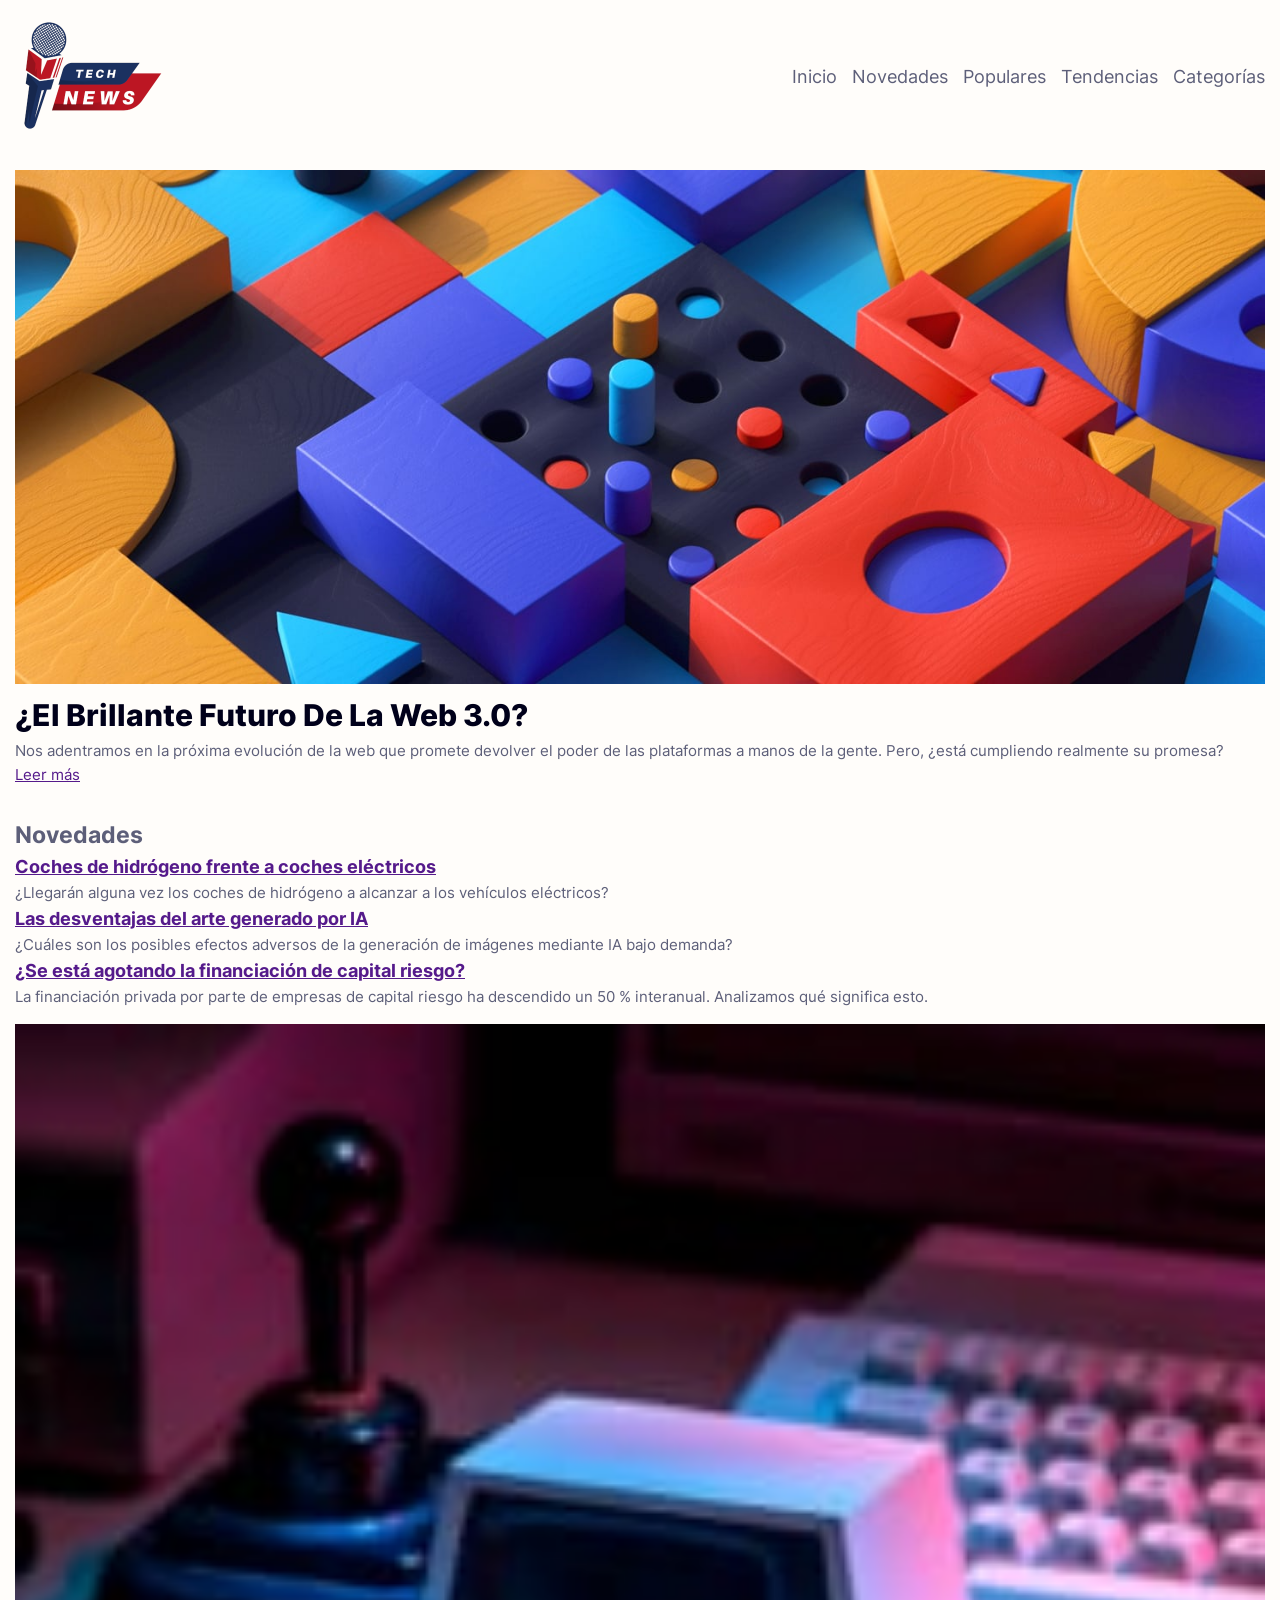
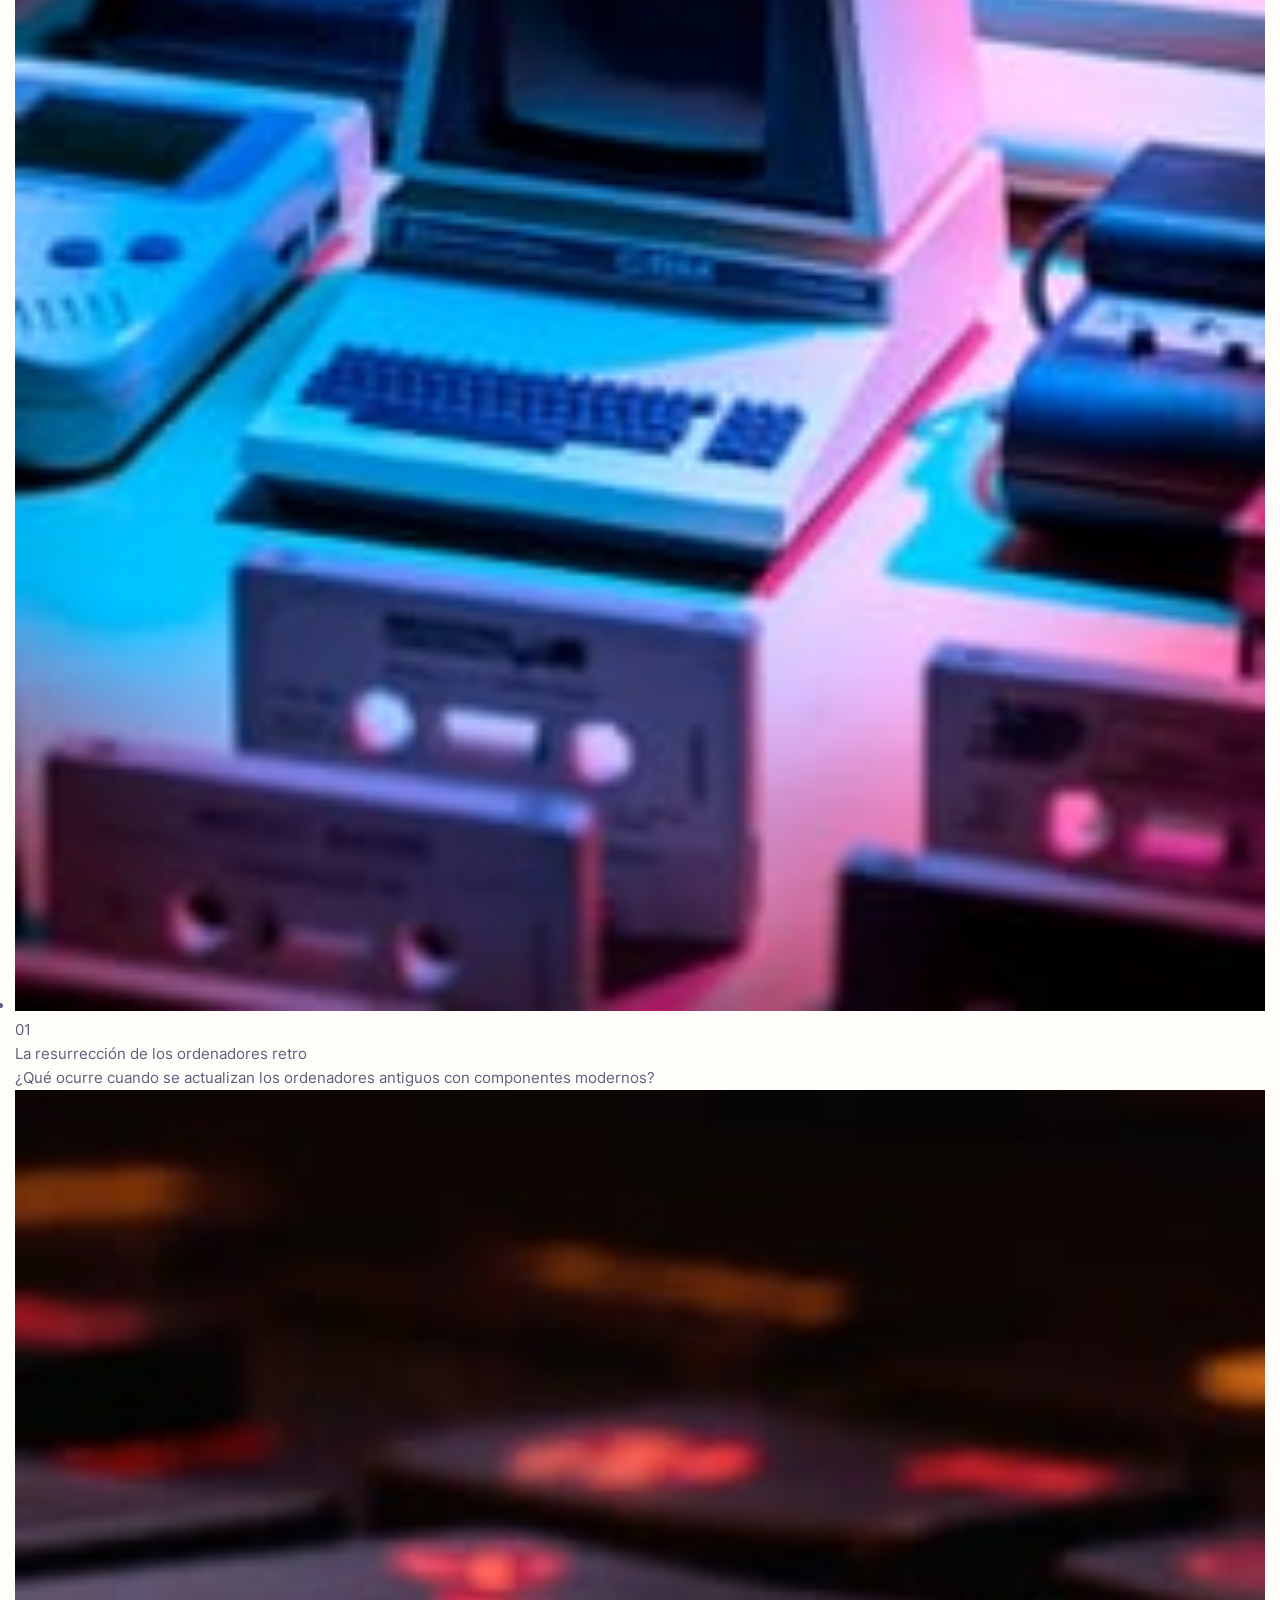
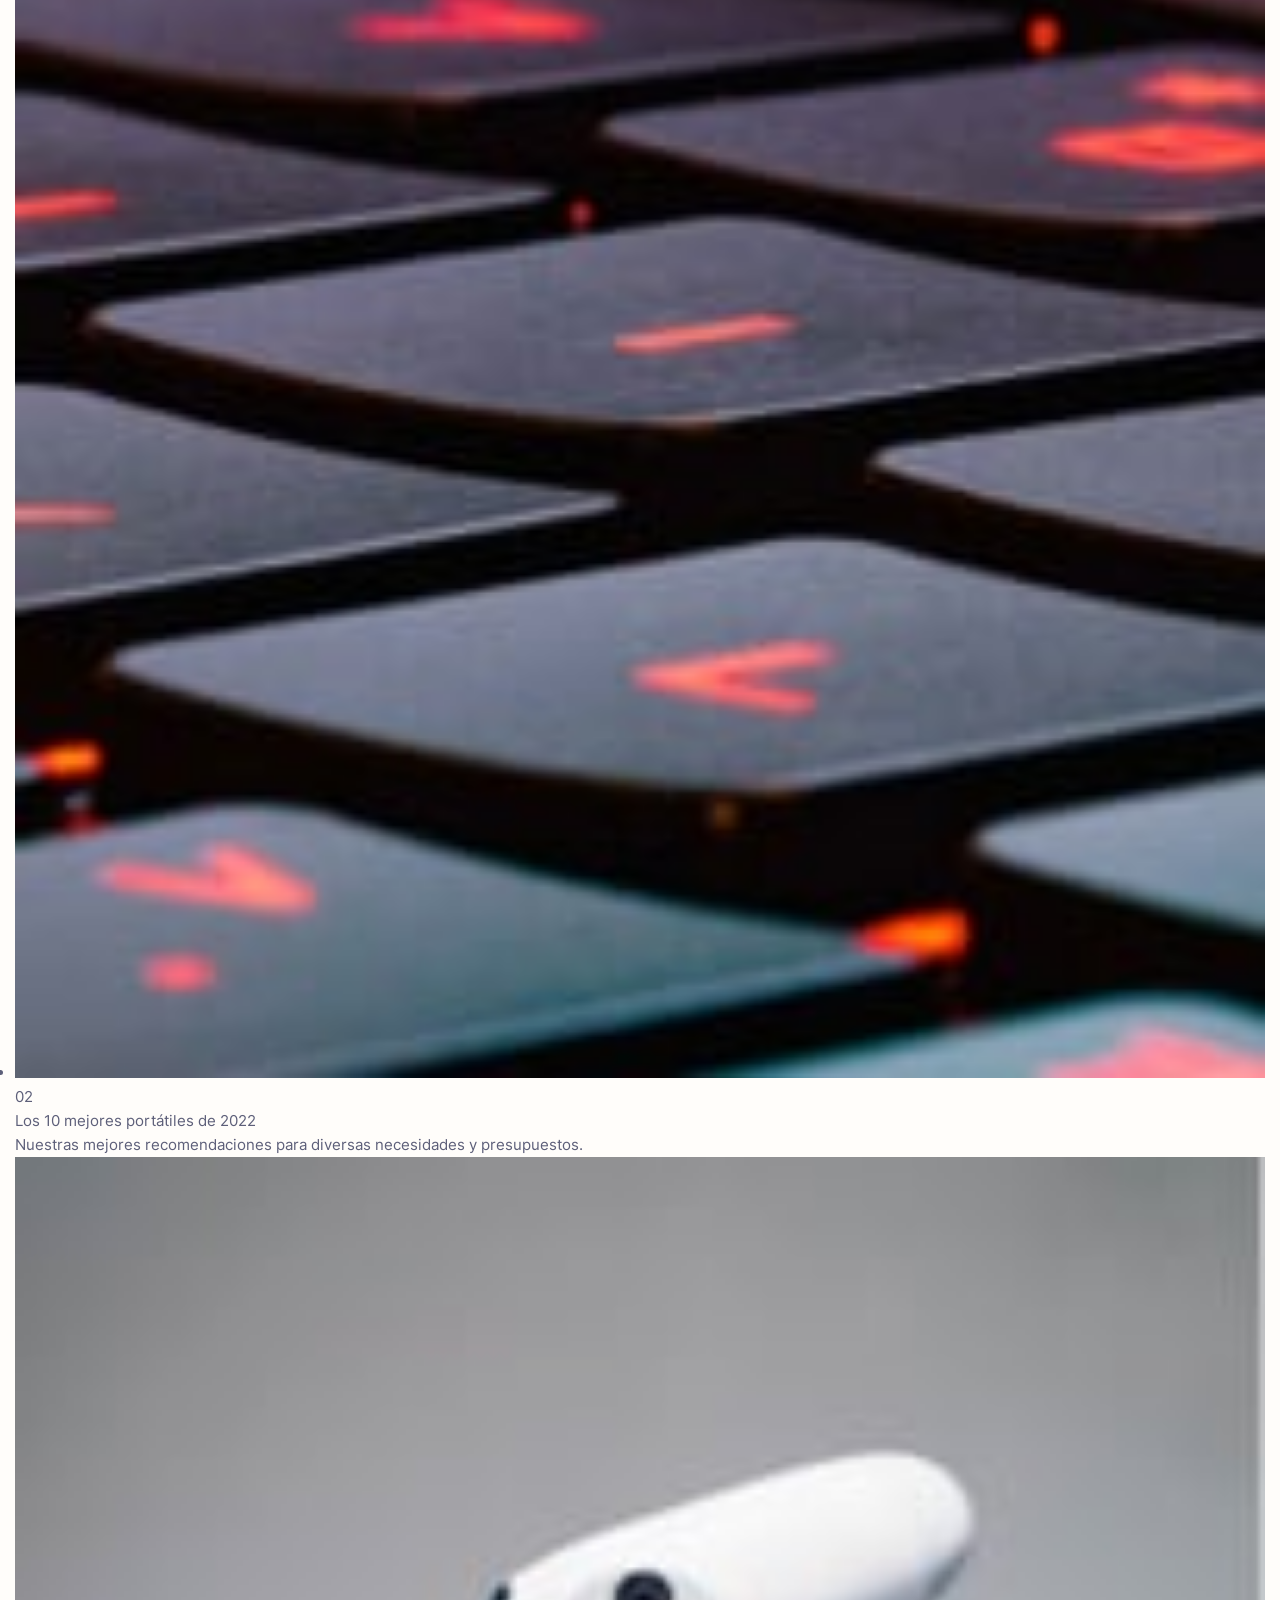
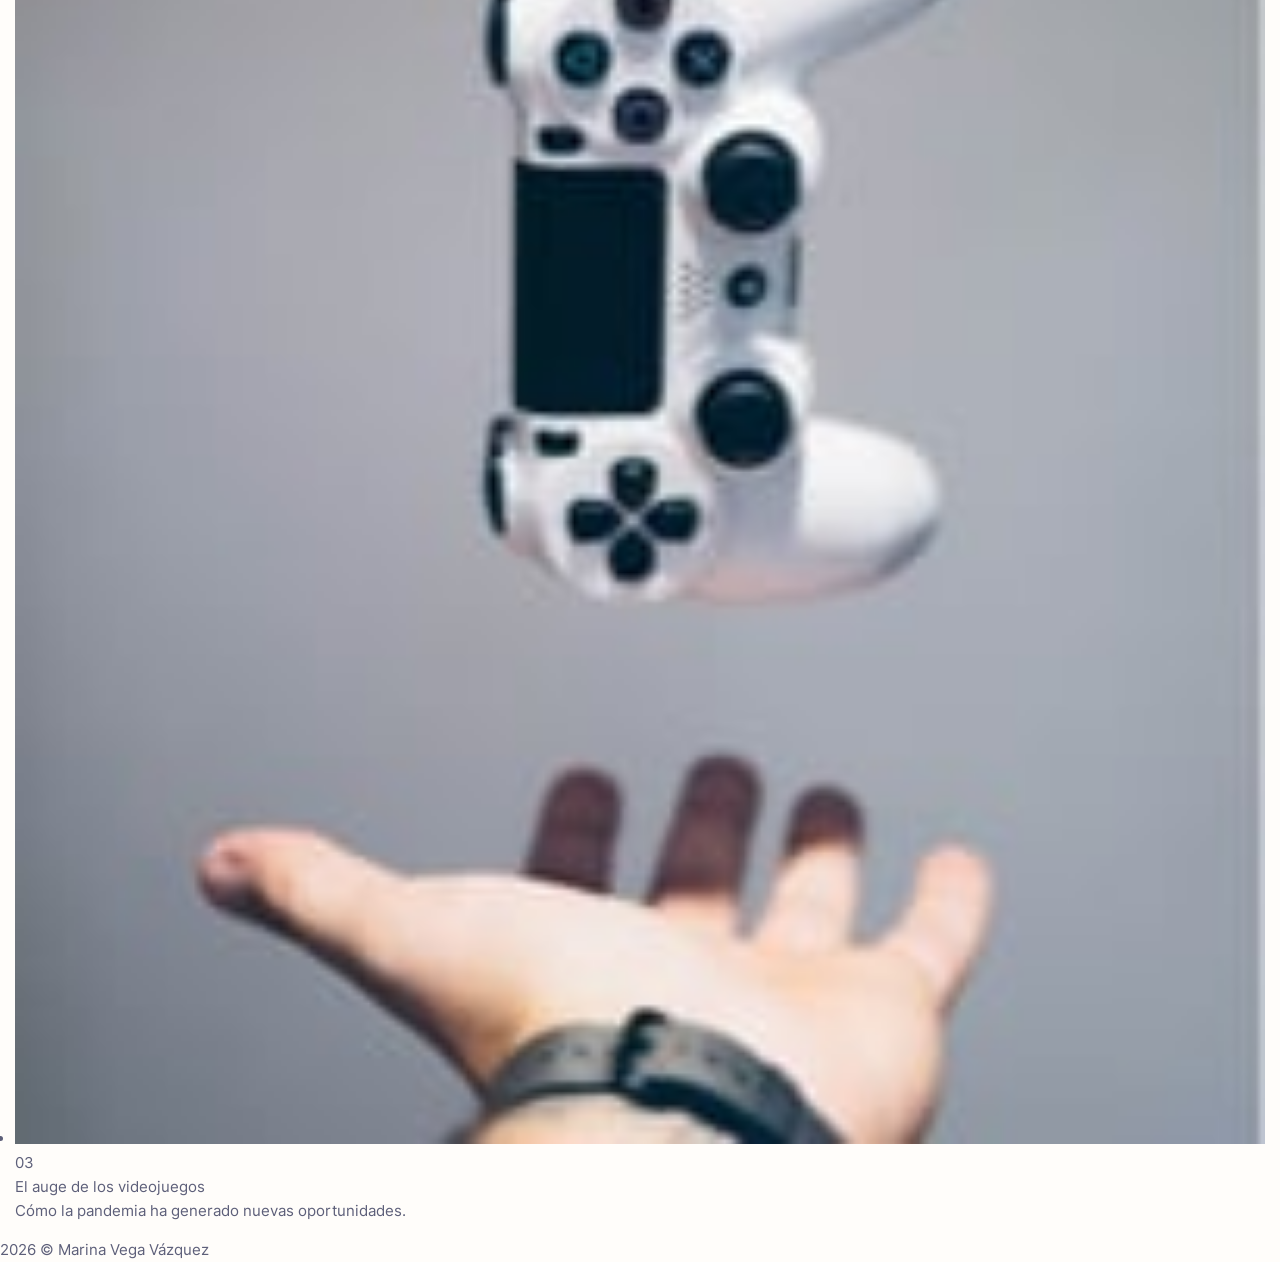
==== UD4-Hojas de estilos/UD4-tech-news/index.html @ 5cf00e30 "Merge branch 'mvegav:main' into main" ====
<!DOCTYPE html>
<html lang="es">
<head>
  <meta charset="UTF-8">
  <meta name="viewport" content="width=device-width, initial-scale=1.0"> <!-- muestra el sitio correctamente según el dispositivo del usuario -->
  <link rel="icon" type="image/png" sizes="32x32" href="./assets/images/favicon.png">
  <link rel="stylesheet" href="./src/css/style.css">
  <title>Página de inicio de noticias</title>
</head>
<body>
  <header>
    <a href="#" class="logo" aria-label="Enlace a la página principal de Tech News"><img src="./assets/images/logo.png" alt="Tech news"></a>
    <h1>Tech News</h1>
    <nav class="menu">
      <ul>
        <li id="activa"><a href="">Inicio</a></li>
        <li><a href="">Novedades</a></li>
        <li><a href="">Populares</a></li>
        <li><a href="">Tendencias</a></li>
        <li><a href="">Categorías</a></li>
      </ul>
    </nav>
  </header>
  <main>
    <article id="portada">
      <figure><img src="./assets/images/image-web-3-desktop.jpg" alt=""></figure>
      <h2>¿El brillante futuro de la Web 3.0?</h2>
      <p>Nos adentramos en la próxima evolución de la web que promete devolver el poder de las plataformas a manos de la gente.
      Pero, ¿está cumpliendo realmente su promesa?</p>
      <a href="" class="btn">Leer más <span class="sr-only"> acerca del brillante futuro de la web 3.0</span></a>
    </article>
    <article id="novedades">
      <h2>Novedades</h2>
      <article>
        <h3><a href="">Coches de hidrógeno frente a coches eléctricos</a></h3>
        <p>¿Llegarán alguna vez los coches de hidrógeno a alcanzar a los vehículos eléctricos?</p>
      </article>
      <article>
        <h3><a href="">Las desventajas del arte generado por IA</a></h3>
        <p>¿Cuáles son los posibles efectos adversos de la generación de imágenes mediante IA bajo demanda?</p>
      </article>
      <article>
        <h3><a href="">¿Se está agotando la financiación de capital riesgo?</a></h3>
        <p>La financiación privada por parte de empresas de capital riesgo ha descendido un 50 % interanual. Analizamos qué
        significa esto.</p>
      </article>
    </article>
    <article>
      <ul class="cards">
        <li class="card">
          <figure><img src="./assets/images/image-retro-pcs.jpg" alt=""></figure>
          <p class="numero">01</p>
          <p class="titulo">La resurrección de los ordenadores retro</p>
          <p>¿Qué ocurre cuando se actualizan los ordenadores antiguos con componentes modernos?</p>
        </li>
        <li class="card">
          <figure><img src="./assets/images/image-top-laptops.jpg" alt=""></figure>
          <p class="numero">02</p>
          <p class="titulo">Los 10 mejores portátiles de 2022</p>
          <p>Nuestras mejores recomendaciones para diversas necesidades y presupuestos.</p>
        </li>
        <li class="card">
          <figure><img src="./assets/images/image-gaming-growth.jpg" alt=""></figure>
          <p class="numero">03</p>
          <p class="titulo">El auge de los videojuegos</p>
          <p>Cómo la pandemia ha generado nuevas oportunidades.</p>
        </li>
      </ul>
    </article>
  </main>
  <footer>
     <p>2026 &copy; Marina Vega Vázquez</p>
  </footer>
</body>
</html>
---- UD4-Hojas de estilos/UD4-tech-news/src/css/style.css ----
/**
 *
 * Estilos generales de tech news
 * Fichero: style.css
 * Autor: Marina Vega Vázquez
 * Fecha: 22/10/2026
 *
 */
@charset "UTF-8";
@import "./fonts.css";

*, *::after, *::before {
  margin: 0;
  padding: 0;
  box-sizing: border-box;
}

:root {
  --bg-color: #fffdfa;
  --color-texto: hsl(236, 13%, 42%);
  --color-texto-secundario: hsl(233, 8%, 79%);
  --color-secundario: hsl(240, 100%, 5%);
  --color-titulo-2: hsl(35, 77%, 62%);
  --color-terciario: #bc1623;
  --font-family: 'inter', sans-serif;
  font: 15px/1.6 var(--font-family);
  color: var(--color-texto);
}

body{
  max-width: 100vw;
  min-height: 100vh;
  background-color: var(--bg-color);
  display: flex;
  flex-direction: column;
}

img{
  width: 100%;
  object-fit: cover;
}

.sr-only{
  position: absolute;
  left: -100vw;
}

nav ul {
  list-style: none;
}
/*=============================================
=            Estilos del header            =
=============================================*/
header{
  padding: 1rem;
  display: flex;
  flex-direction: row;
  justify-content: space-between;
  flex-wrap: wrap;
  align-items: center;
}

h1{
  position: absolute;
  top: -100vh;
}

.logo{
  width: 150px;
}

.menu ul{
  display: flex;
  flex-wrap: wrap;
  gap: 1rem;
}

.menu a{
  text-decoration: none;
  color: var(--color-texto);
  font-size: 1.2rem;
}

/*=====  End of Estilos del header  ======*/


/*=============================================
=            Estilos para el main            =
=============================================*/
main{
  padding: 1rem;
  flex: 1;
  display: flex;
  flex-direction: column;
  gap: 1rem;
}


/*----------  Estilos de la portada  ----------*/
#portada{
  padding-bottom: 1rem;
}

#portada h2{
  font-size: 2rem;
  font-weight: 800;
  text-transform: capitalize;
  color: var(--color-secundario);
}



/*=====  End of Estilos para el main  ======*/
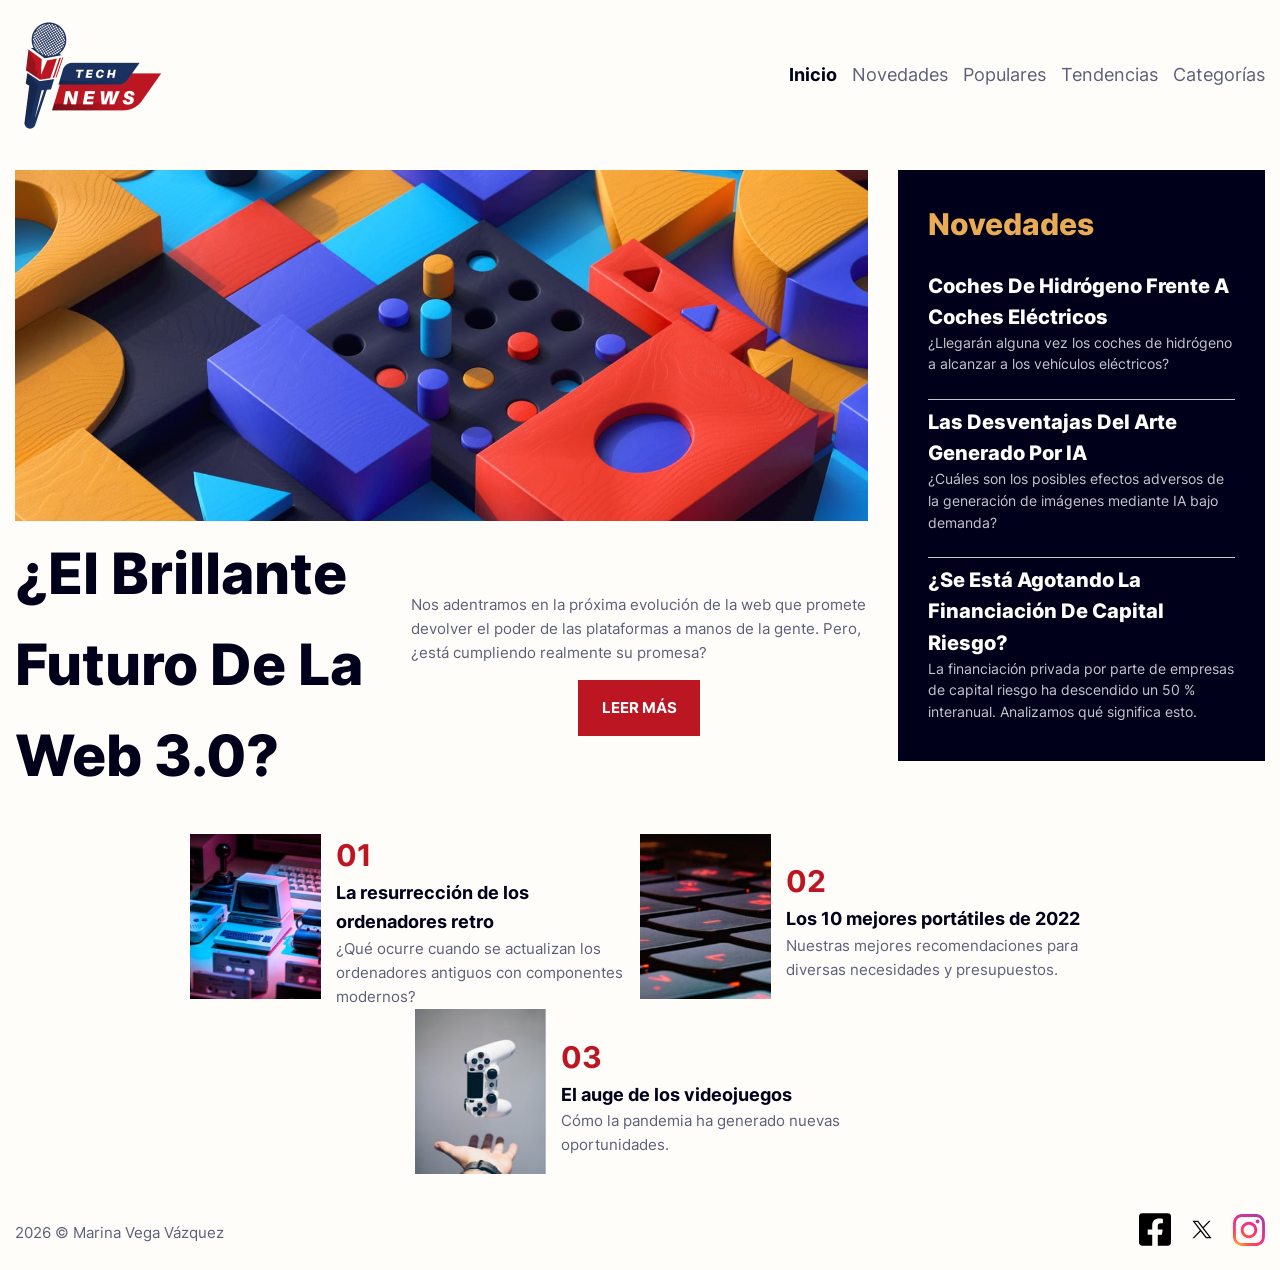
==== commit 951e68dc: "Merge branch 'mvegav:main' into main" ====
--- a/UD4-Hojas de estilos/UD4-tech-news/index.html
+++ b/UD4-Hojas de estilos/UD4-tech-news/index.html
@@ -1,15 +1,19 @@
 <!DOCTYPE html>
 <html lang="es">
+
 <head>
   <meta charset="UTF-8">
-  <meta name="viewport" content="width=device-width, initial-scale=1.0"> <!-- muestra el sitio correctamente según el dispositivo del usuario -->
+  <meta name="viewport" content="width=device-width, initial-scale=1.0">
+  <!-- muestra el sitio correctamente según el dispositivo del usuario -->
   <link rel="icon" type="image/png" sizes="32x32" href="./assets/images/favicon.png">
   <link rel="stylesheet" href="./src/css/style.css">
   <title>Página de inicio de noticias</title>
 </head>
+
 <body>
   <header>
-    <a href="#" class="logo" aria-label="Enlace a la página principal de Tech News"><img src="./assets/images/logo.png" alt="Tech news"></a>
+    <a href="#" class="logo" aria-label="Enlace a la página principal de Tech News"><img src="./assets/images/logo.png"
+        alt="Tech news"></a>
     <h1>Tech News</h1>
     <nav class="menu">
       <ul>
@@ -22,54 +26,76 @@
     </nav>
   </header>
   <main>
-    <article id="portada">
-      <figure><img src="./assets/images/image-web-3-desktop.jpg" alt=""></figure>
-      <h2>¿El brillante futuro de la Web 3.0?</h2>
-      <p>Nos adentramos en la próxima evolución de la web que promete devolver el poder de las plataformas a manos de la gente.
-      Pero, ¿está cumpliendo realmente su promesa?</p>
-      <a href="" class="btn">Leer más <span class="sr-only"> acerca del brillante futuro de la web 3.0</span></a>
-    </article>
-    <article id="novedades">
-      <h2>Novedades</h2>
-      <article>
-        <h3><a href="">Coches de hidrógeno frente a coches eléctricos</a></h3>
-        <p>¿Llegarán alguna vez los coches de hidrógeno a alcanzar a los vehículos eléctricos?</p>
+    <div class="main-cabecera">
+      <article id="portada">
+        <figure><img src="./assets/images/image-web-3-desktop.jpg" alt=""></figure>
+        <div>
+          <h2>¿El brillante futuro de la Web 3.0?</h2>
+          <div>
+            <p>Nos adentramos en la próxima evolución de la web que promete devolver el poder de las plataformas a manos
+              de la gente. Pero, ¿está cumpliendo realmente su promesa?</p>
+            <a href="" class="btn">Leer más <span class="sr-only"> acerca del brillante futuro de la web 3.0</span></a>
+          </div>
+        </div>
       </article>
-      <article>
-        <h3><a href="">Las desventajas del arte generado por IA</a></h3>
-        <p>¿Cuáles son los posibles efectos adversos de la generación de imágenes mediante IA bajo demanda?</p>
+      <article id="novedades">
+        <h2>Novedades</h2>
+        <article>
+          <h3><a href="">Coches de hidrógeno frente a coches eléctricos</a></h3>
+          <p>¿Llegarán alguna vez los coches de hidrógeno a alcanzar a los vehículos eléctricos?</p>
+        </article>
+        <article>
+          <h3><a href="">Las desventajas del arte generado por IA</a></h3>
+          <p>¿Cuáles son los posibles efectos adversos de la generación de imágenes mediante IA bajo demanda?</p>
+        </article>
+        <article>
+          <h3><a href="">¿Se está agotando la financiación de capital riesgo?</a></h3>
+          <p>La financiación privada por parte de empresas de capital riesgo ha descendido un 50 % interanual.
+            Analizamos
+            qué
+            significa esto.</p>
+        </article>
       </article>
-      <article>
-        <h3><a href="">¿Se está agotando la financiación de capital riesgo?</a></h3>
-        <p>La financiación privada por parte de empresas de capital riesgo ha descendido un 50 % interanual. Analizamos qué
-        significa esto.</p>
-      </article>
-    </article>
+    </div>
     <article>
       <ul class="cards">
         <li class="card">
           <figure><img src="./assets/images/image-retro-pcs.jpg" alt=""></figure>
-          <p class="numero">01</p>
-          <p class="titulo">La resurrección de los ordenadores retro</p>
-          <p>¿Qué ocurre cuando se actualizan los ordenadores antiguos con componentes modernos?</p>
+          <div class="card-content">
+            <p class="numero">01</p>
+            <p class="titulo">La resurrección de los ordenadores retro</p>
+            <p>¿Qué ocurre cuando se actualizan los ordenadores antiguos con componentes modernos?</p>
+          </div>
         </li>
         <li class="card">
           <figure><img src="./assets/images/image-top-laptops.jpg" alt=""></figure>
-          <p class="numero">02</p>
-          <p class="titulo">Los 10 mejores portátiles de 2022</p>
-          <p>Nuestras mejores recomendaciones para diversas necesidades y presupuestos.</p>
+          <div class="card-content">
+            <p class="numero">02</p>
+            <p class="titulo">Los 10 mejores portátiles de 2022</p>
+            <p>Nuestras mejores recomendaciones para diversas necesidades y presupuestos.</p>
+          </div>
         </li>
         <li class="card">
           <figure><img src="./assets/images/image-gaming-growth.jpg" alt=""></figure>
-          <p class="numero">03</p>
-          <p class="titulo">El auge de los videojuegos</p>
-          <p>Cómo la pandemia ha generado nuevas oportunidades.</p>
+          <div class="card-content">
+            <p class="numero">03</p>
+            <p class="titulo">El auge de los videojuegos</p>
+            <p>Cómo la pandemia ha generado nuevas oportunidades.</p>
+          </div>
         </li>
       </ul>
     </article>
   </main>
   <footer>
-     <p>2026 &copy; Marina Vega Vázquez</p>
+    <p>2026 &copy; Marina Vega Vázquez</p>
+    <ul class="redes">
+      <li><a href="" class="icono"><img src="./assets/images/facebook.svg"
+            alt="Enlace a nuestra página de facebook"></a></li>
+      <li><a href="" class="icono"><img src="./assets/images/twitter-x.svg" alt="Enlace a nuestra página de X"></a></li>
+      <li><a href="" class="icono"><img src="./assets/images/Instagram.svg"
+            alt="Enlace a nuestra página de Instagram"></a></li>
+    </ul>
   </footer>
 </body>
-</html>
+
+</html>
--- a/UD4-Hojas de estilos/UD4-tech-news/src/css/style.css
+++ b/UD4-Hojas de estilos/UD4-tech-news/src/css/style.css
@@ -27,7 +27,7 @@
   color: var(--color-texto);
 }
 
-body{
+body {
   max-width: 100vw;
   min-height: 100vh;
   background-color: var(--bg-color);
@@ -35,12 +35,12 @@
   flex-direction: column;
 }
 
-img{
+img {
   width: 100%;
   object-fit: cover;
 }
 
-.sr-only{
+.sr-only {
   position: absolute;
   left: -100vw;
 }
@@ -48,10 +48,32 @@
 nav ul {
   list-style: none;
 }
+
+.btn {
+  padding: 1rem 1.5rem;
+  text-decoration: none;
+  color: white;
+  background-color: var(--color-terciario);
+  display: inline-block;
+  font-weight: 700;
+  text-transform: uppercase;
+  border: 1px solid var(--color-terciario);
+}
+
+.btn:hover {
+  background-color: transparent;
+  color: var(--color-secundario);
+}
+
+.icono {
+  max-width: 32px;
+  display: inline-block;
+}
+
 /*=============================================
 =            Estilos del header            =
 =============================================*/
-header{
+header {
   padding: 1rem;
   display: flex;
   flex-direction: row;
@@ -60,25 +82,45 @@
   align-items: center;
 }
 
-h1{
+h1 {
   position: absolute;
   top: -100vh;
 }
 
-.logo{
+.logo {
   width: 150px;
 }
 
-.menu ul{
+.menu ul {
   display: flex;
   flex-wrap: wrap;
   gap: 1rem;
 }
 
-.menu a{
+.menu a {
   text-decoration: none;
   color: var(--color-texto);
   font-size: 1.2rem;
+  display: flex;
+  flex-direction: column;
+}
+
+.menu #activa a {
+  font-weight: 700;
+  color: var(--color-secundario);
+}
+
+.menu a::after {
+  content: "";
+  width: 0;
+  height: 4px;
+}
+
+.menu a:hover::after {
+  content: "";
+  width: 100%;
+  border-radius: 20px;
+  background-color: var(--color-terciario);
 }
 
 /*=====  End of Estilos del header  ======*/
@@ -87,7 +129,7 @@
 /*=============================================
 =            Estilos para el main            =
 =============================================*/
-main{
+main {
   padding: 1rem;
   flex: 1;
   display: flex;
@@ -97,11 +139,11 @@
 
 
 /*----------  Estilos de la portada  ----------*/
-#portada{
+#portada {
   padding-bottom: 1rem;
 }
 
-#portada h2{
+#portada h2 {
   font-size: 2rem;
   font-weight: 800;
   text-transform: capitalize;
@@ -110,5 +152,177 @@
 
 
 
+
+/*----------  Estilos de novedades  ----------*/
+
+#novedades {
+  padding: 2rem;
+  background-color: var(--color-secundario);
+  color: var(--color-texto-secundario);
+  display: flex;
+  flex-direction: column;
+  gap: 1rem;
+  font-size: .9rem;
+}
+
+#novedades article {
+  padding: .5rem 0;
+}
+
+#novedades h2 {
+  color: var(--color-titulo-2);
+  font-size: 2rem;
+  font-weight: 800;
+}
+
+#novedades article h3 {
+  color: var(--color-titulo-2);
+  font-size: 1.3rem;
+  font-weight: 800;
+  text-transform: capitalize;
+}
+
+#novedades article h3 a {
+  color: white;
+  text-decoration: none;
+}
+
+#novedades article h3 a:hover {
+  color: var(--color-titulo-2);
+}
+
+#novedades article h3 a:focus {
+  border-bottom: 2px solid var(--color-titulo-2);
+}
+
+#novedades article:not(:first-of-type) {
+  border-top: 1px solid;
+}
+
+/* #novedades article:not(:last-of-type){
+  margin-bottom: 1rem;
+} */
+
+
 /*=====  End of Estilos para el main  ======*/
 
+
+
+
+/*=============================================
+=            Estilos de las cards            =
+=============================================*/
+
+.cards {
+  display: flex;
+  /* flex-direction: column; */
+  justify-content: center;
+  flex-wrap: wrap;
+}
+
+.card {
+  max-width: 450px;
+  display: flex;
+  align-items: center;
+  gap: 1rem;
+}
+
+.card figure {
+  /* max-width: 200px;
+  max-height: 254px; */
+  width: 30%;
+  overflow: hidden;
+}
+
+.card-content {
+  width: 70%;
+}
+
+.card .numero {
+  color: var(--color-terciario);
+  font-size: 2rem;
+  font-weight: 700;
+}
+
+.card .titulo {
+  font-size: 1.2rem;
+  font-weight: 700;
+  color: var(--color-secundario);
+}
+
+
+/*=====  End of Estilos de las cards  ======*/
+
+
+/*=============================================
+=            Estilos del footer            =
+=============================================*/
+footer {
+  display: flex;
+  flex-direction: column-reverse;
+  align-items: center;
+}
+
+.redes {
+  list-style: none;
+  display: flex;
+  align-items: center;
+  gap: 1rem;
+}
+
+
+/*=====  End of Estilos del footer  ======*/
+
+
+/*=============================================
+=            media queries            =
+=============================================*/
+@media screen and (min-width: 1024px) {
+  body {
+    max-width: 1440px;
+    margin: 0 auto;
+  }
+
+  .main-cabecera {
+    display: flex;
+    align-items: flex-start;
+    gap: 2rem;
+  }
+
+  #portada {
+    width: 70%;
+  }
+
+  #portada>div {
+    display: flex;
+    align-items: center;
+    gap: 2rem;
+  }
+
+  #portada div>div {
+    display: flex;
+    flex-direction: column;
+    gap: 1rem;
+  }
+
+  #portada div>div .btn {
+    align-self: center;
+  }
+
+  #portada h2 {
+    font-size: 3.8rem;
+  }
+
+  #novedades {
+    width: 30%;
+  }
+
+  footer {
+    padding: 1rem;
+    flex-direction: row;
+    justify-content: space-between;
+  }
+}
+
+
+/*=====  End of media queries  ======*/
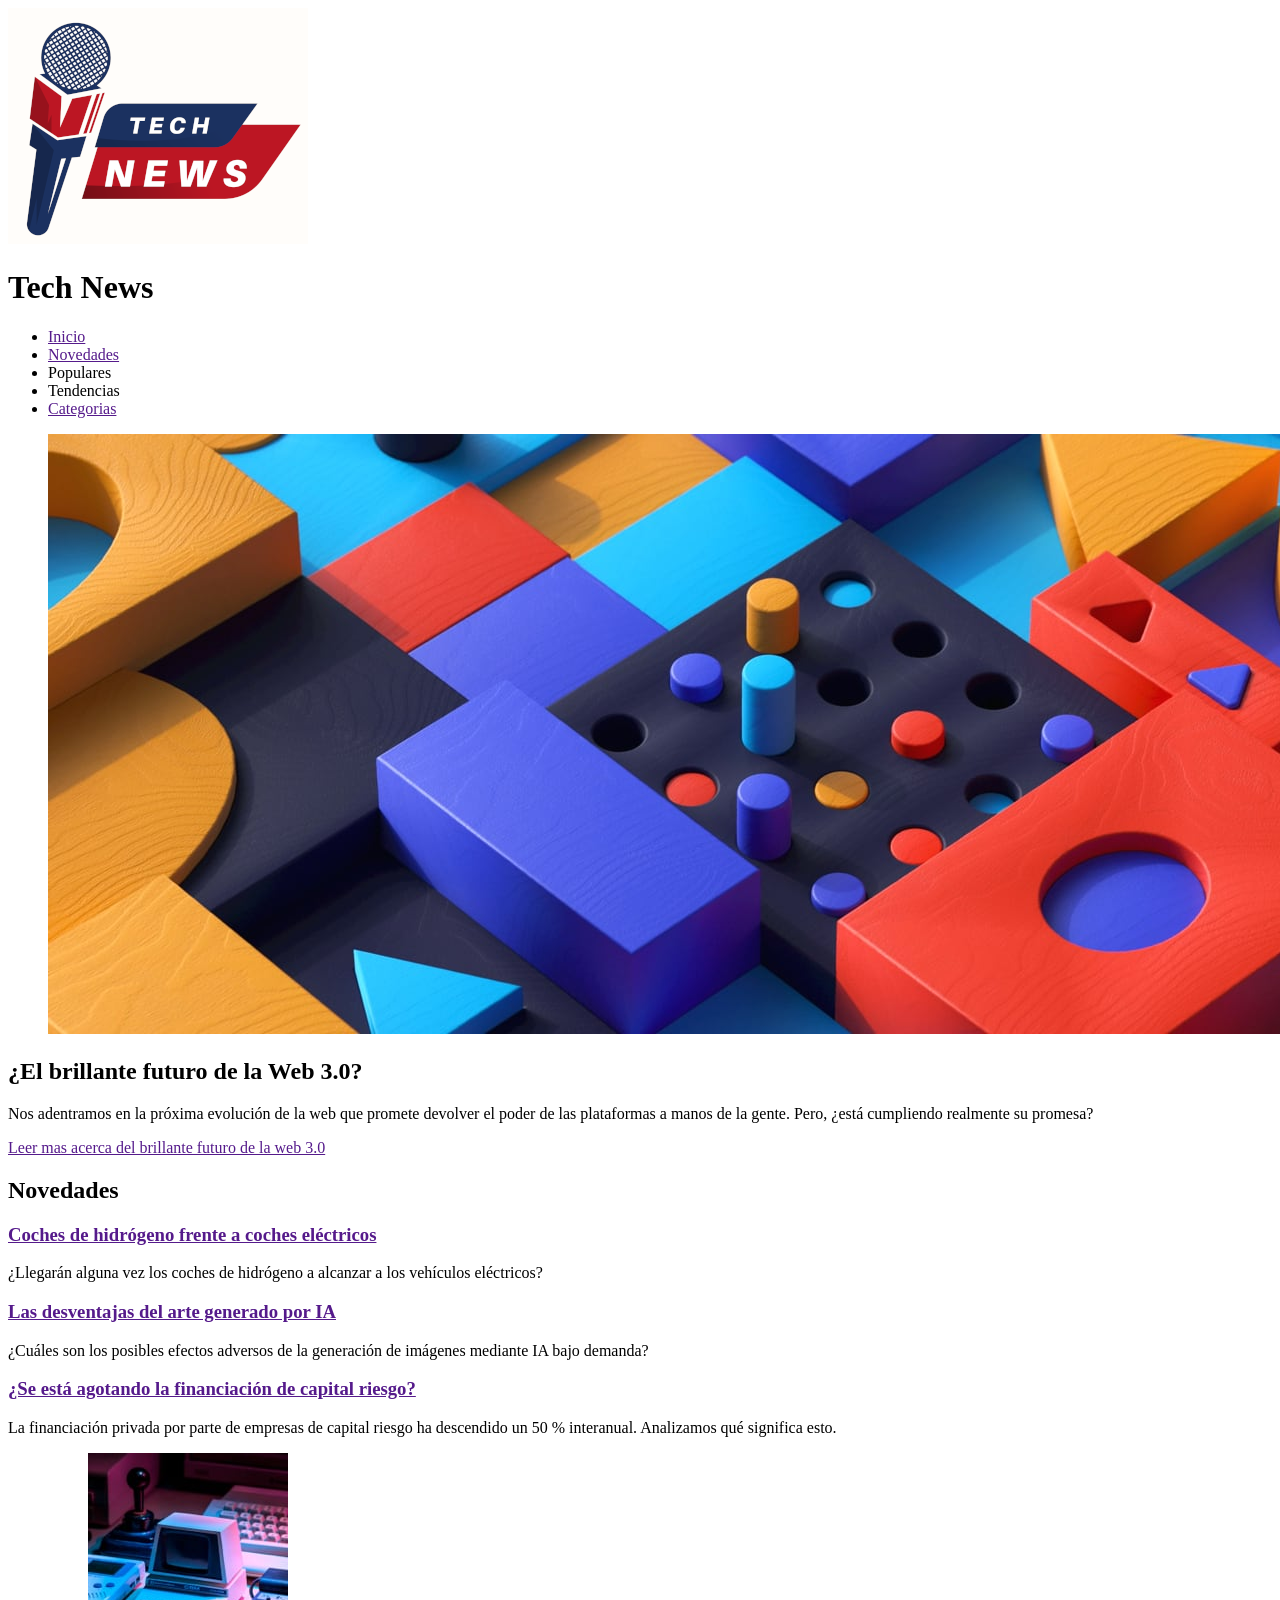
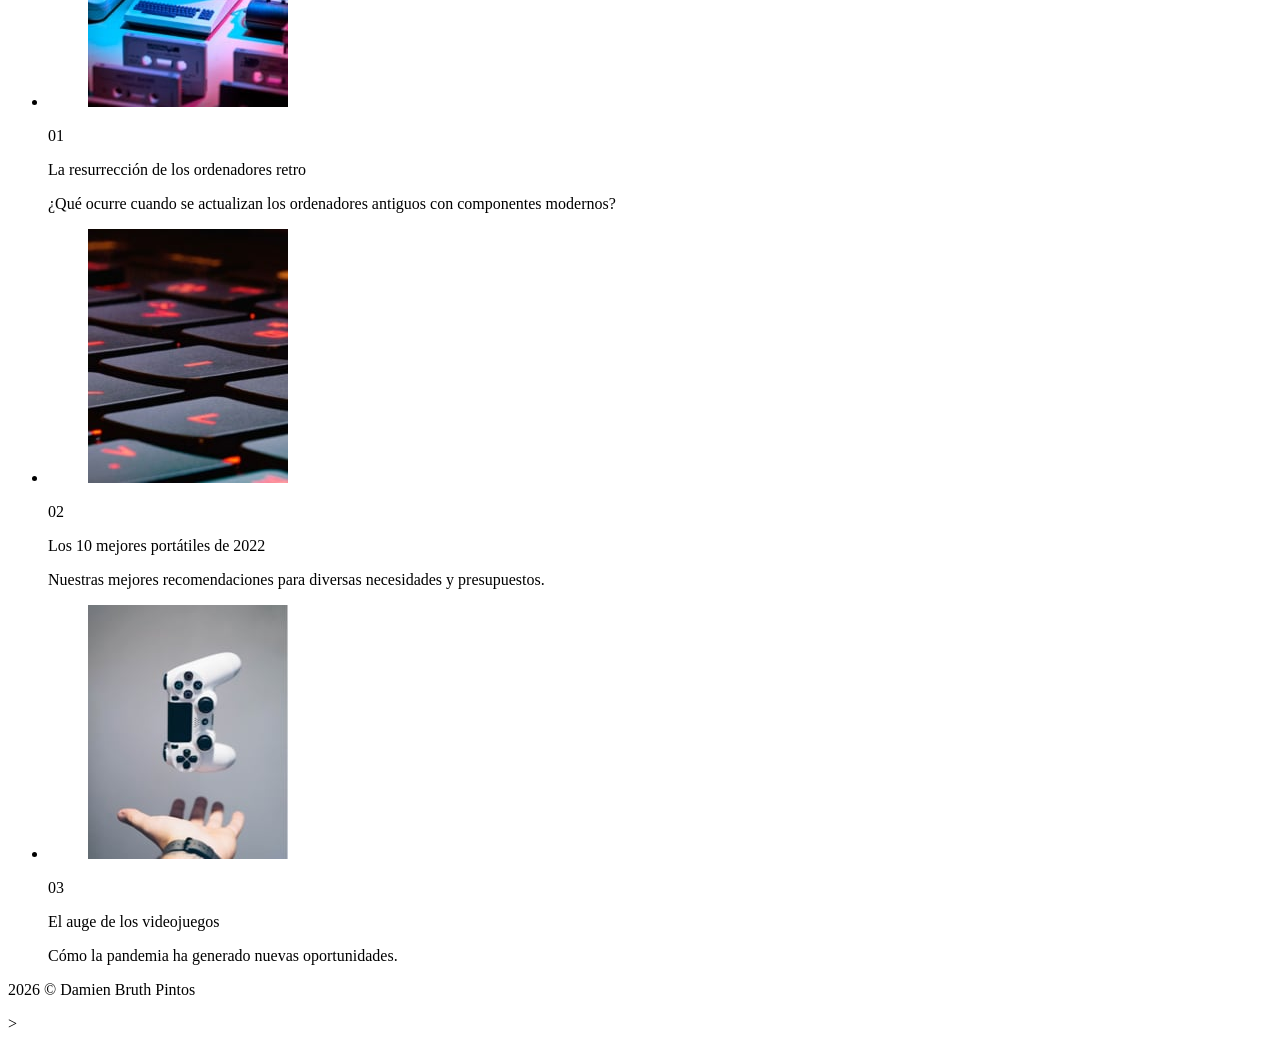
==== commit 850647e3: "Ejercicio flex" ====
--- a/UD4-Hojas de estilos/UD4-tech-news/index.html
+++ b/UD4-Hojas de estilos/UD4-tech-news/index.html
@@ -1,101 +1,80 @@
 <!DOCTYPE html>
-<html lang="es">
-
+<html lang="en">
 <head>
   <meta charset="UTF-8">
-  <meta name="viewport" content="width=device-width, initial-scale=1.0">
-  <!-- muestra el sitio correctamente según el dispositivo del usuario -->
-  <link rel="icon" type="image/png" sizes="32x32" href="./assets/images/favicon.png">
-  <link rel="stylesheet" href="./src/css/style.css">
+  <meta name="viewport" content="width=device-width, initial-scale=1.0"> <!-- muestra el sitio correctamente según el dispositivo del usuario -->
+  <link rel="icon" type="image/png" sizes="32x32" href="./assets/images/favicon-32x32.png">
+  <link rel="stylesheet" href="./src/css/styles.css">
   <title>Página de inicio de noticias</title>
 </head>
-
 <body>
   <header>
-    <a href="#" class="logo" aria-label="Enlace a la página principal de Tech News"><img src="./assets/images/logo.png"
-        alt="Tech news"></a>
+    <a href="#" class="logo" aria-label="Enlace a la pagina principal de Tech News"><img src="./assets/images/logo.png" alt="Tech news"></a>
     <h1>Tech News</h1>
     <nav class="menu">
       <ul>
         <li id="activa"><a href="">Inicio</a></li>
         <li><a href="">Novedades</a></li>
-        <li><a href="">Populares</a></li>
-        <li><a href="">Tendencias</a></li>
-        <li><a href="">Categorías</a></li>
+        <li><a href=""></a>Populares</li>
+        <li><a href=""></a>Tendencias</li>
+        <li><a href="">Categorias</a></li>
       </ul>
     </nav>
   </header>
   <main>
-    <div class="main-cabecera">
-      <article id="portada">
-        <figure><img src="./assets/images/image-web-3-desktop.jpg" alt=""></figure>
-        <div>
-          <h2>¿El brillante futuro de la Web 3.0?</h2>
-          <div>
-            <p>Nos adentramos en la próxima evolución de la web que promete devolver el poder de las plataformas a manos
-              de la gente. Pero, ¿está cumpliendo realmente su promesa?</p>
-            <a href="" class="btn">Leer más <span class="sr-only"> acerca del brillante futuro de la web 3.0</span></a>
-          </div>
-        </div>
+    <article id="portada">
+      <figure><img src="./assets/images/image-web-3-desktop.jpg" alt=""></figure>
+      <h2>¿El brillante futuro de la Web 3.0?</h2>
+      <p>Nos adentramos en la próxima evolución de la web que promete devolver el poder de las plataformas a manos de la gente. 
+      Pero, ¿está cumpliendo realmente su promesa?</p>
+      <a href="" class="btn">Leer mas <span class="sr-only"> acerca del brillante futuro de la web 3.0</span></a>
+    </article>
+    <article id="novedades">
+      <h2>Novedades</h2>
+      <article>
+        <h3><a href="">Coches de hidrógeno frente a coches eléctricos</a></h3>
+        <p>¿Llegarán alguna vez los coches de hidrógeno a alcanzar a los vehículos eléctricos?</p>
       </article>
-      <article id="novedades">
-        <h2>Novedades</h2>
-        <article>
-          <h3><a href="">Coches de hidrógeno frente a coches eléctricos</a></h3>
-          <p>¿Llegarán alguna vez los coches de hidrógeno a alcanzar a los vehículos eléctricos?</p>
-        </article>
-        <article>
-          <h3><a href="">Las desventajas del arte generado por IA</a></h3>
-          <p>¿Cuáles son los posibles efectos adversos de la generación de imágenes mediante IA bajo demanda?</p>
-        </article>
-        <article>
-          <h3><a href="">¿Se está agotando la financiación de capital riesgo?</a></h3>
-          <p>La financiación privada por parte de empresas de capital riesgo ha descendido un 50 % interanual.
-            Analizamos
-            qué
-            significa esto.</p>
-        </article>
+      <article>
+        <h3><a href="">Las desventajas del arte generado por IA</a></h3>
+        <p>¿Cuáles son los posibles efectos adversos de la generación de imágenes mediante IA bajo demanda?</p>
       </article>
-    </div>
-    <article>
-      <ul class="cards">
+      <article>
+        <h3><a href="">¿Se está agotando la financiación de capital riesgo?</a></h3>
+        <p>  La financiación privada por parte de empresas de capital riesgo ha descendido un 50 % interanual. Analizamos qué significa esto.</p>
+      </article>
+    </article>
+    <articles>
+      <ul class="card">
         <li class="card">
           <figure><img src="./assets/images/image-retro-pcs.jpg" alt=""></figure>
           <div class="card-content">
-            <p class="numero">01</p>
-            <p class="titulo">La resurrección de los ordenadores retro</p>
-            <p>¿Qué ocurre cuando se actualizan los ordenadores antiguos con componentes modernos?</p>
+          <p class="numero">01</p>
+          <p class="titulo">  La resurrección de los ordenadores retro</p>
+          <p>  ¿Qué ocurre cuando se actualizan los ordenadores antiguos con componentes modernos?</p>
           </div>
         </li>
         <li class="card">
           <figure><img src="./assets/images/image-top-laptops.jpg" alt=""></figure>
           <div class="card-content">
-            <p class="numero">02</p>
-            <p class="titulo">Los 10 mejores portátiles de 2022</p>
-            <p>Nuestras mejores recomendaciones para diversas necesidades y presupuestos.</p>
+          <p class="numero">02</p>
+          <p class="titulo">  Los 10 mejores portátiles de 2022</p>
+          <p>  Nuestras mejores recomendaciones para diversas necesidades y presupuestos.</p>
           </div>
         </li>
         <li class="card">
           <figure><img src="./assets/images/image-gaming-growth.jpg" alt=""></figure>
           <div class="card-content">
-            <p class="numero">03</p>
-            <p class="titulo">El auge de los videojuegos</p>
-            <p>Cómo la pandemia ha generado nuevas oportunidades.</p>
+          <p class="numero">03</p>
+          <p class="titulo">  El auge de los videojuegos</p>
+          <p>Cómo la pandemia ha generado nuevas oportunidades.</p>
           </div>
         </li>
       </ul>
-    </article>
+    </articles>
   </main>
   <footer>
-    <p>2026 &copy; Marina Vega Vázquez</p>
-    <ul class="redes">
-      <li><a href="" class="icono"><img src="./assets/images/facebook.svg"
-            alt="Enlace a nuestra página de facebook"></a></li>
-      <li><a href="" class="icono"><img src="./assets/images/twitter-x.svg" alt="Enlace a nuestra página de X"></a></li>
-      <li><a href="" class="icono"><img src="./assets/images/Instagram.svg"
-            alt="Enlace a nuestra página de Instagram"></a></li>
-    </ul>
+     <p>2026 &copy; Damien Bruth Pintos</p>>
   </footer>
 </body>
-
-</html>+</html>
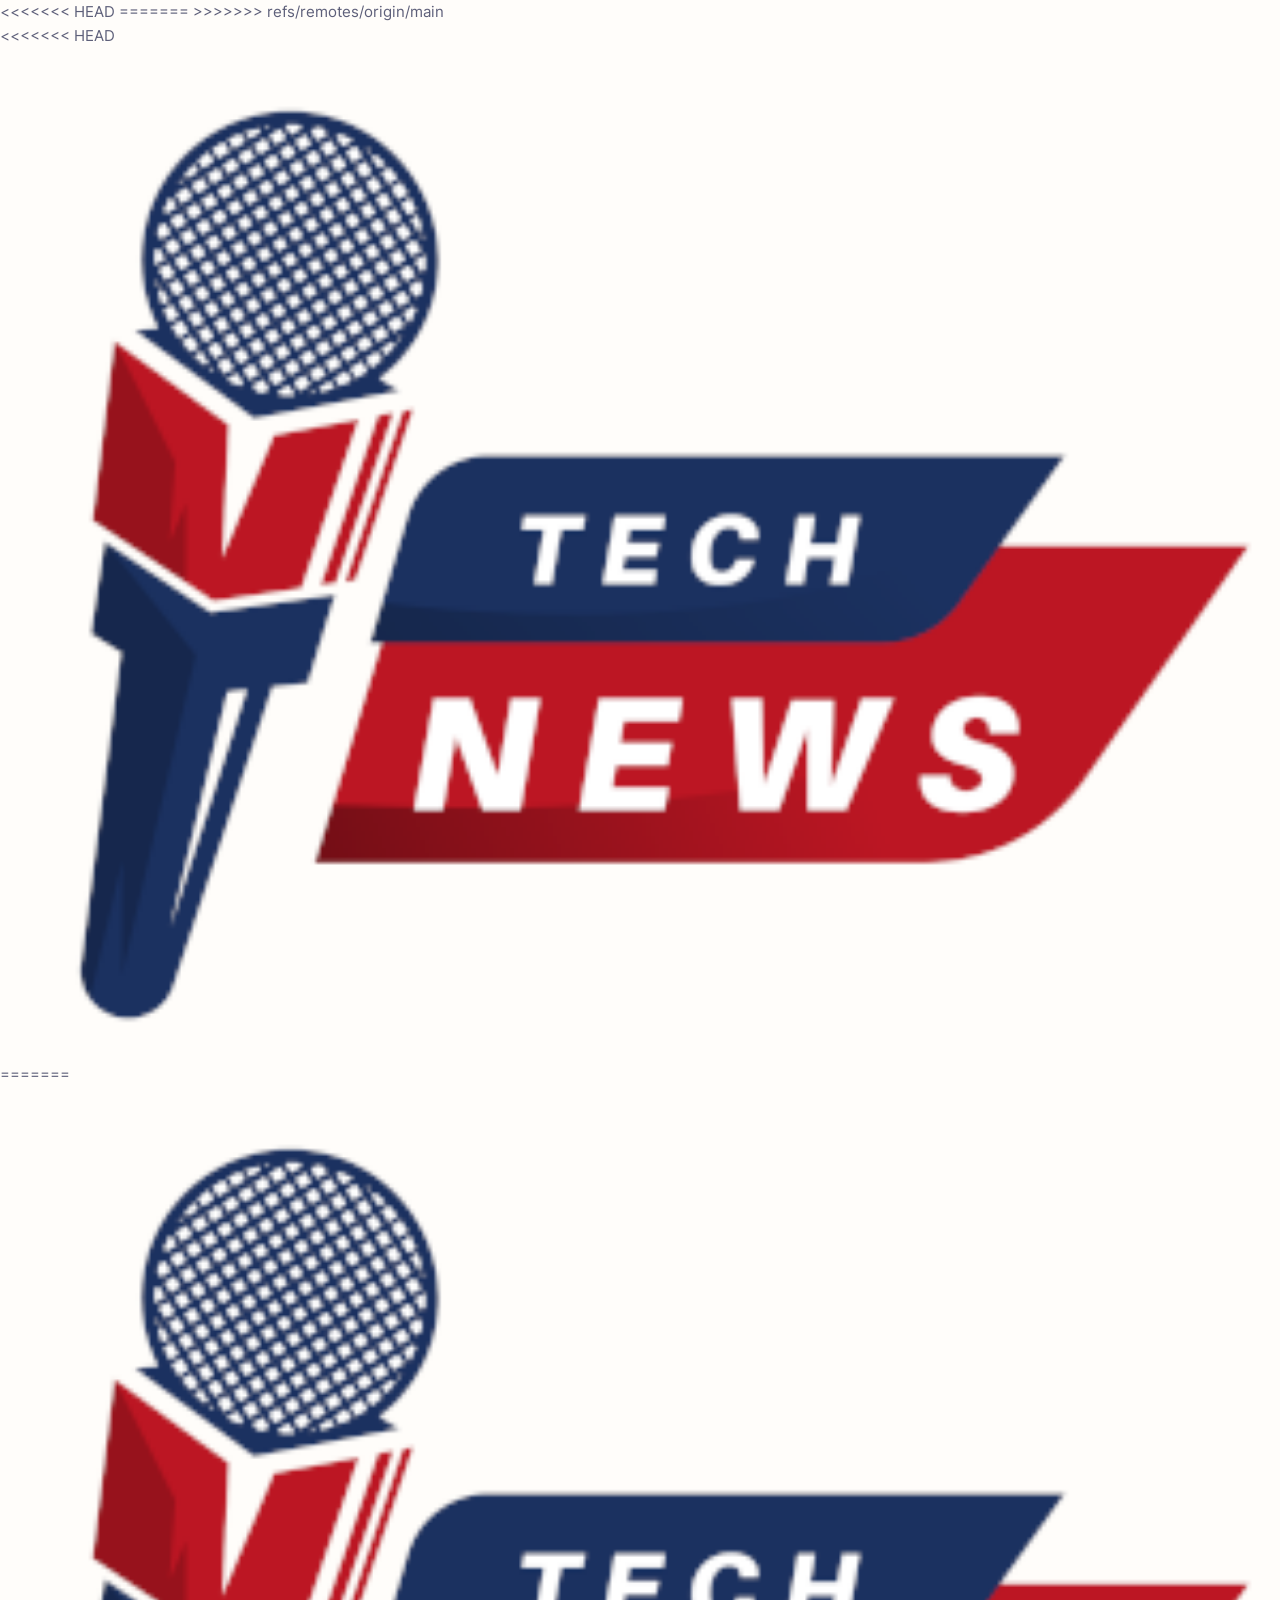
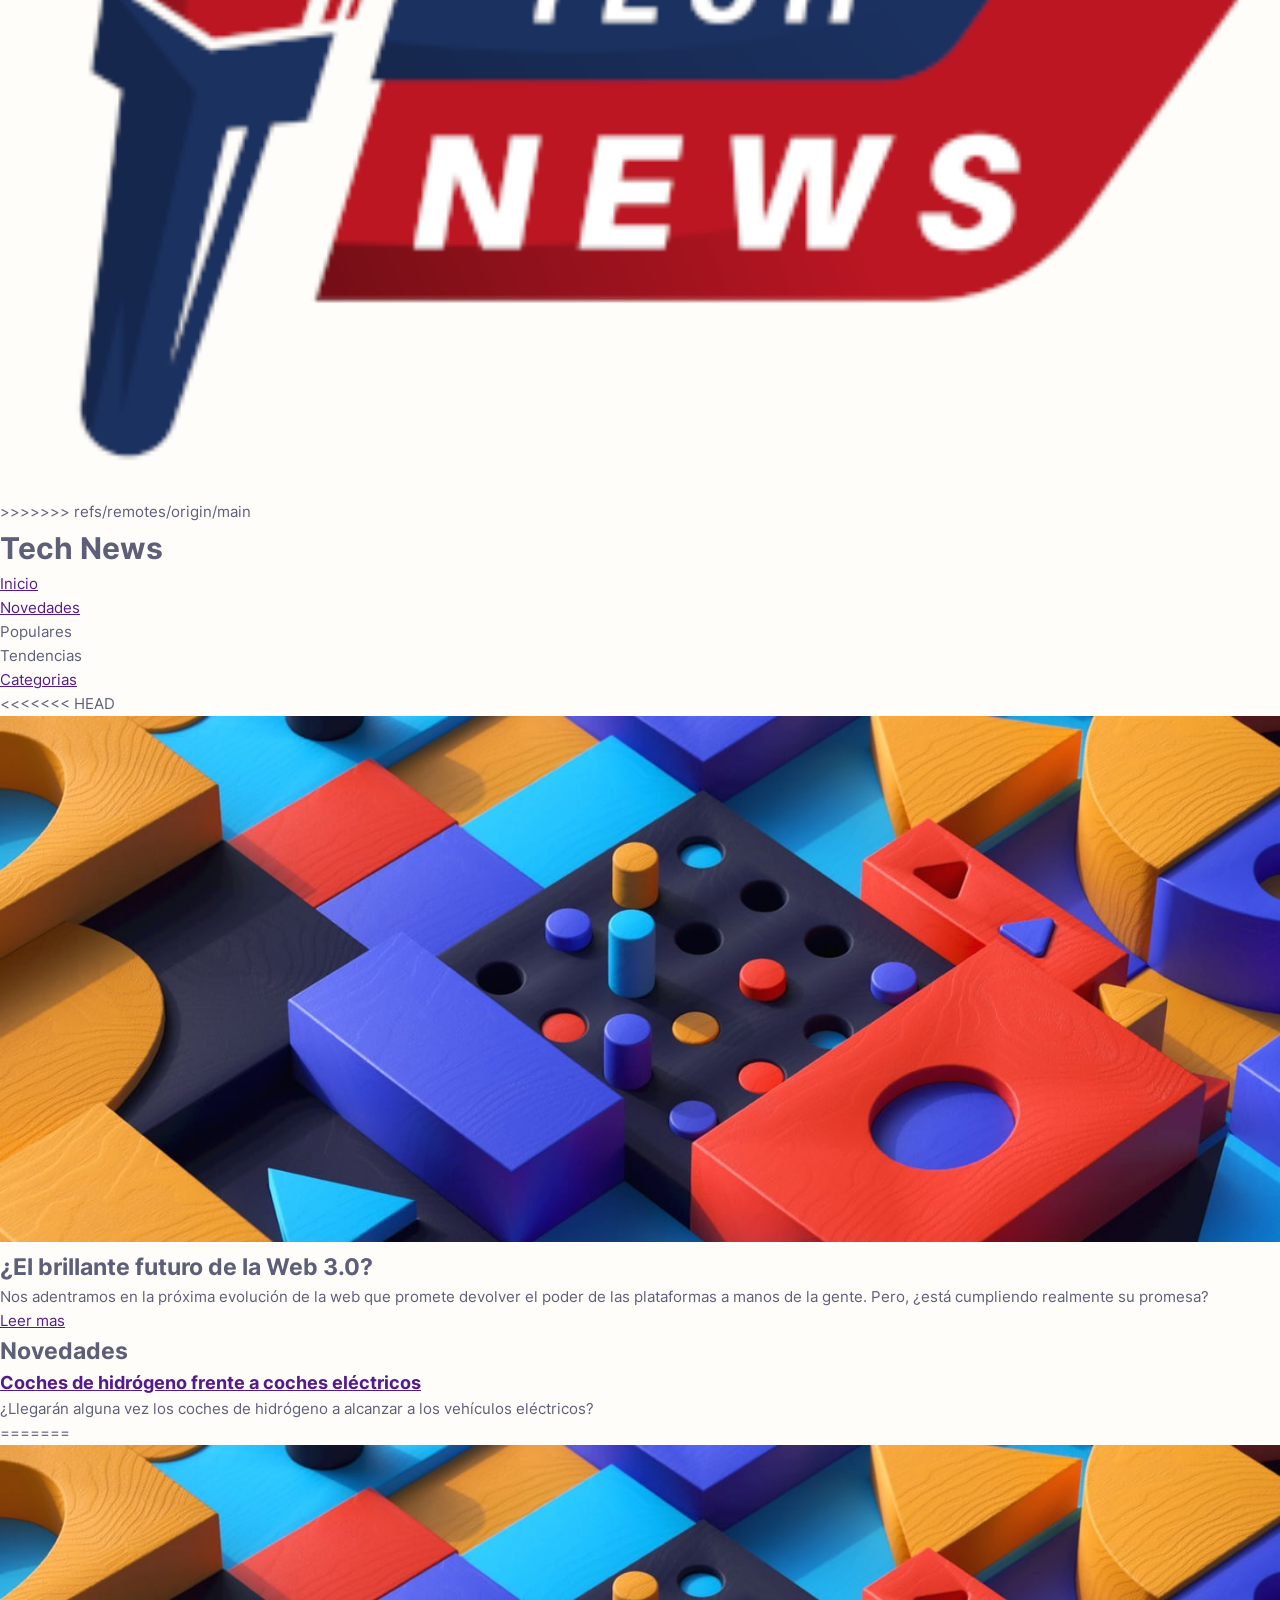
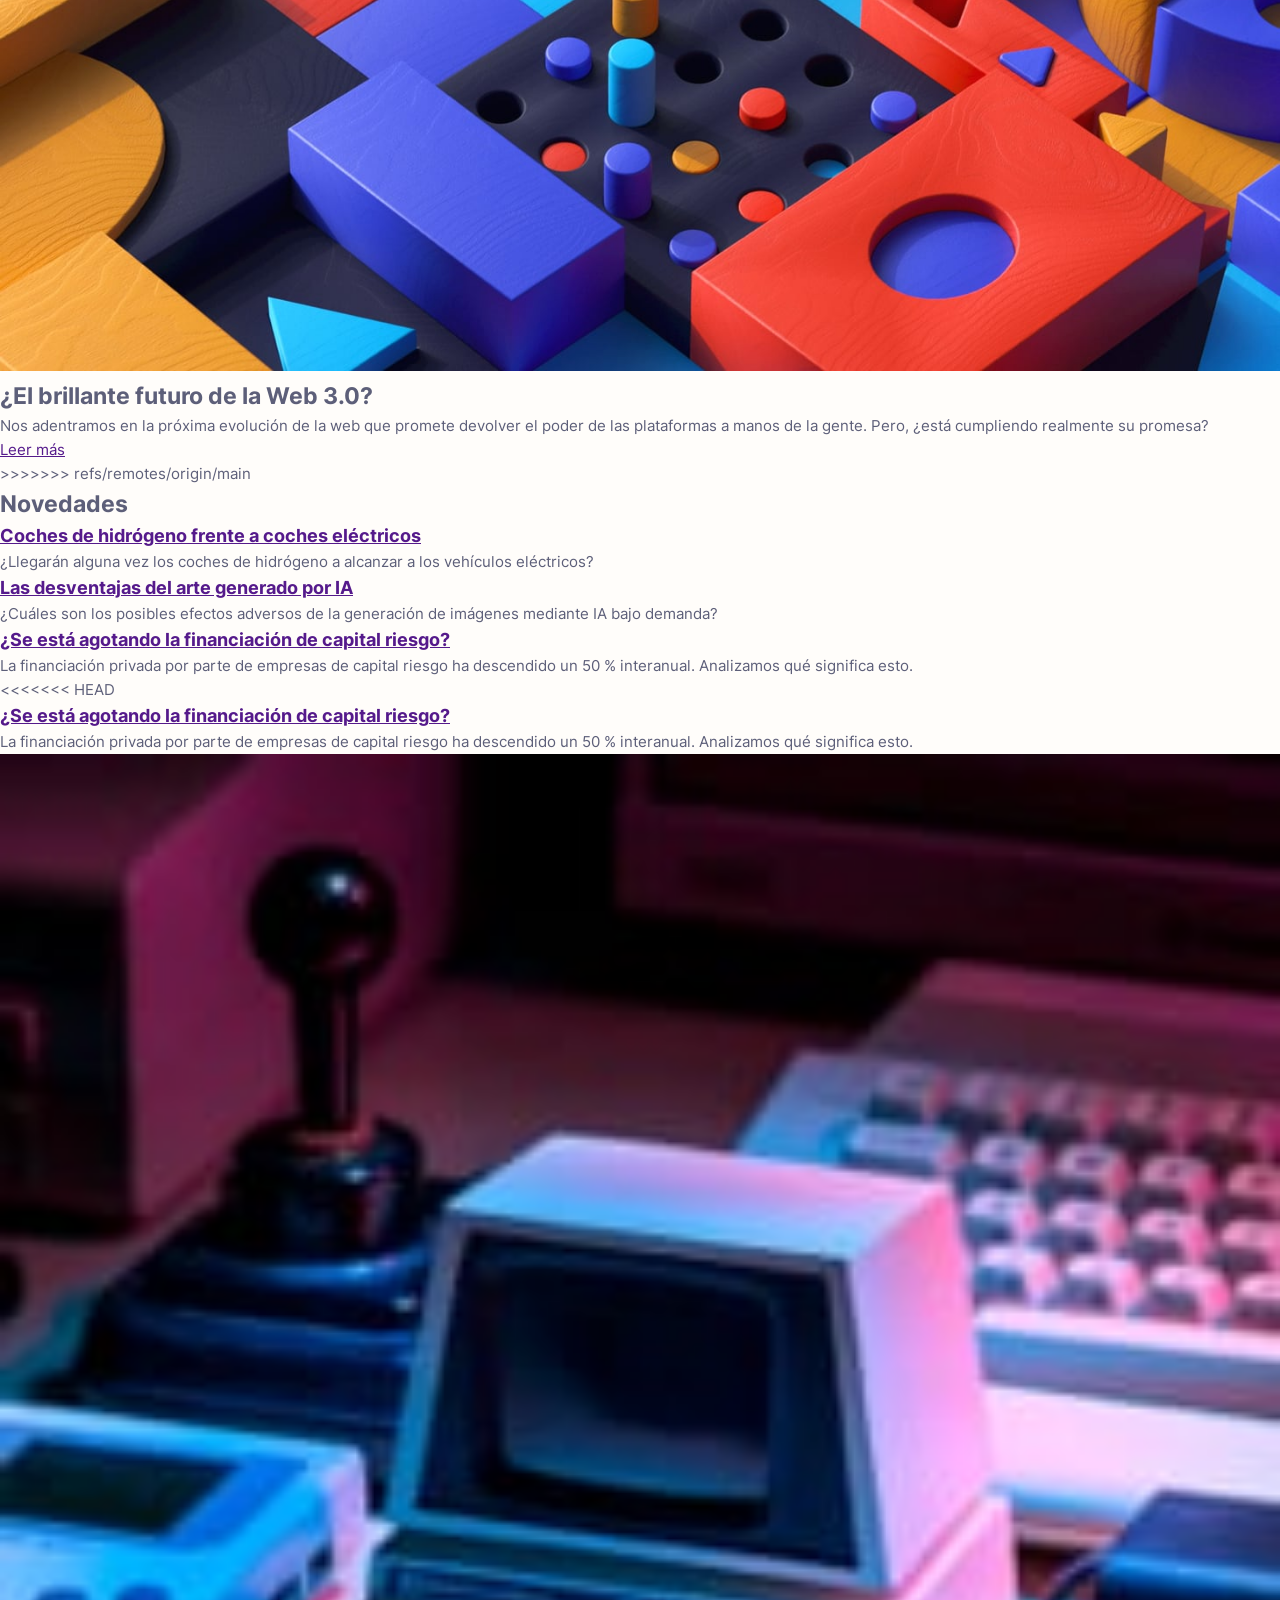
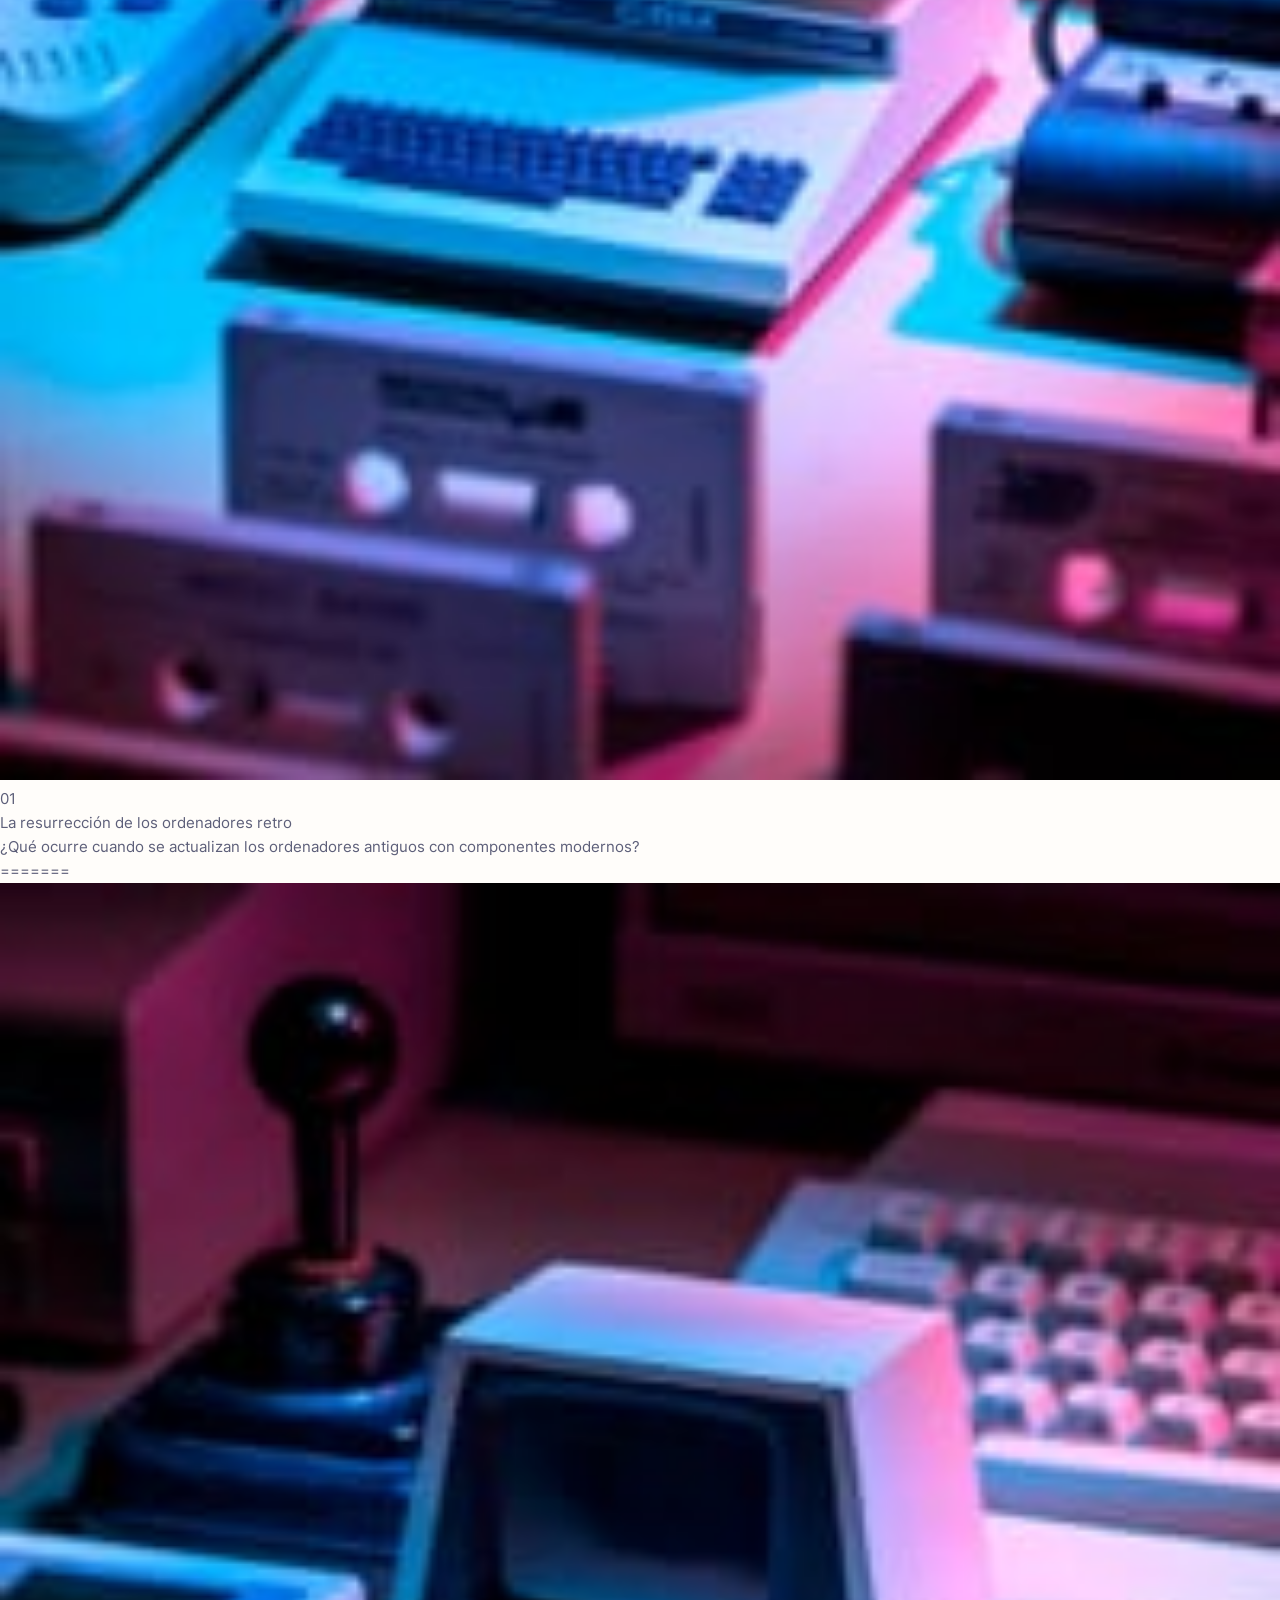
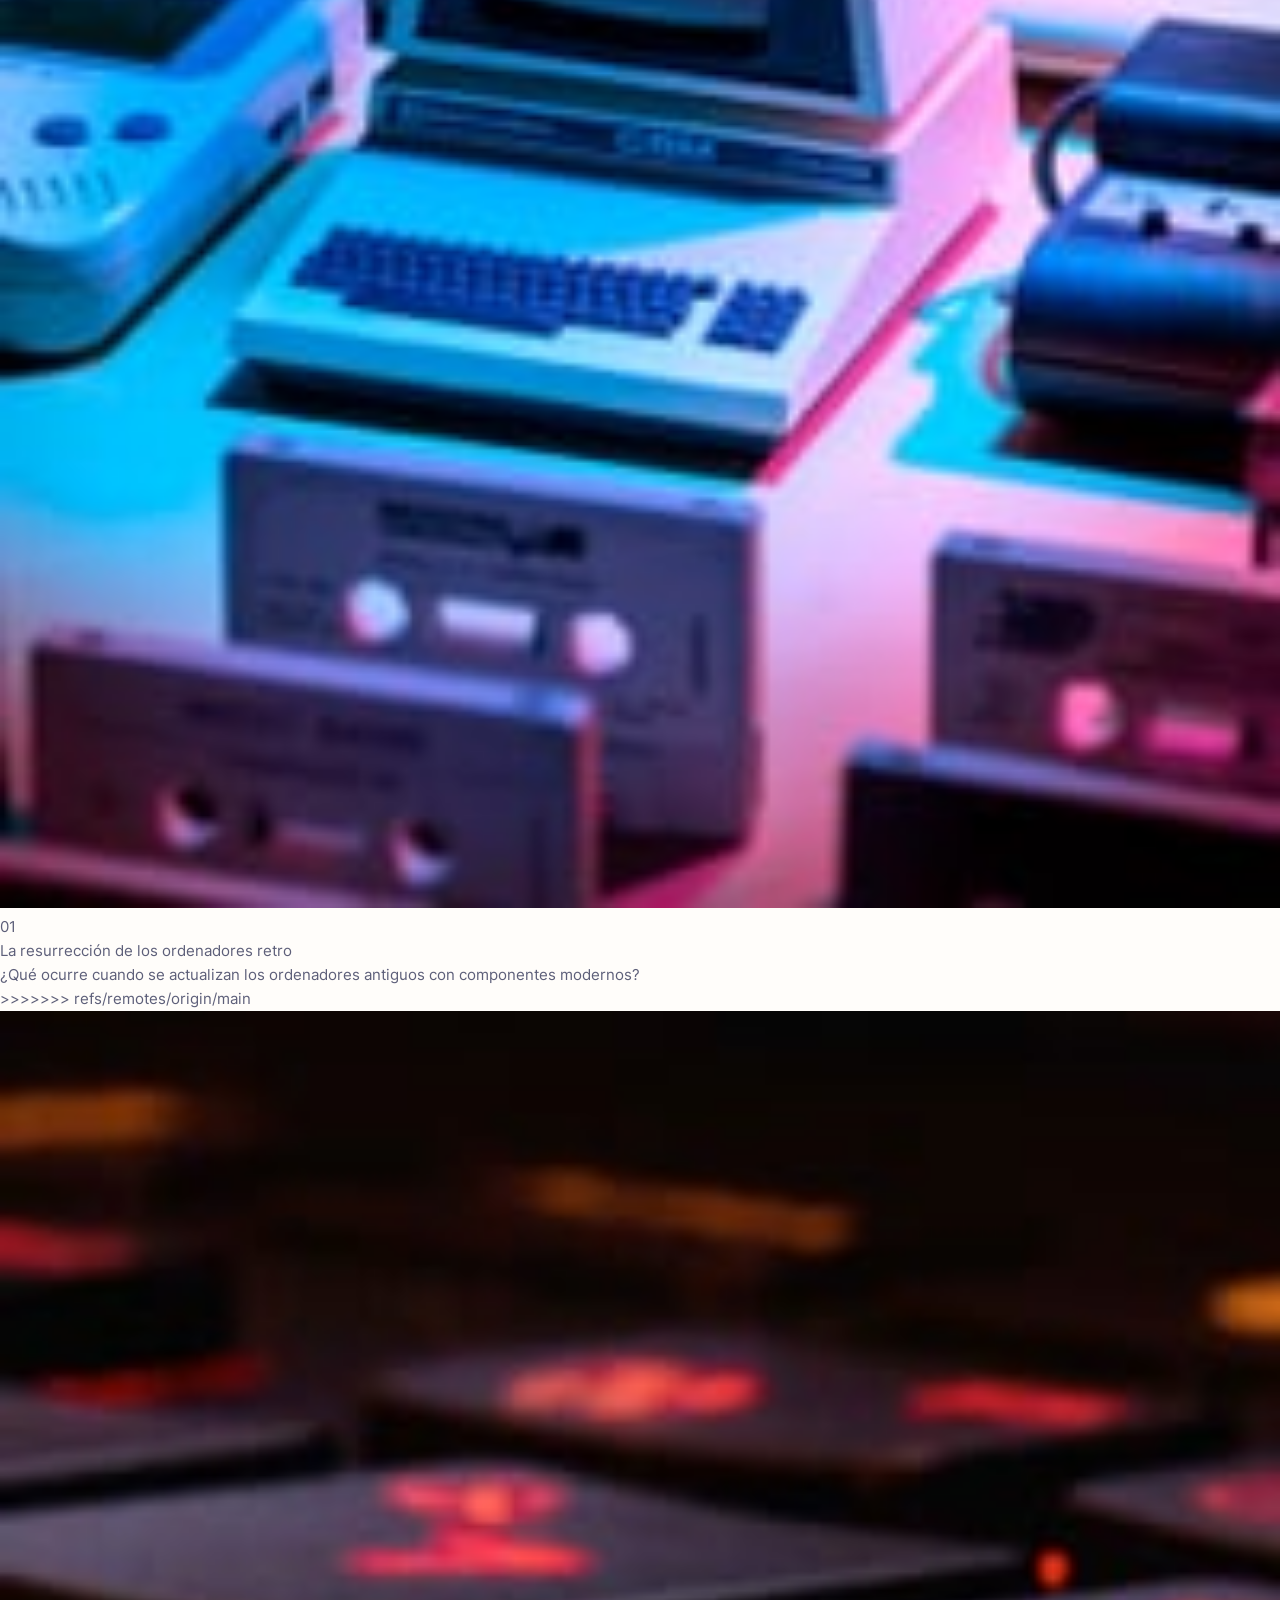
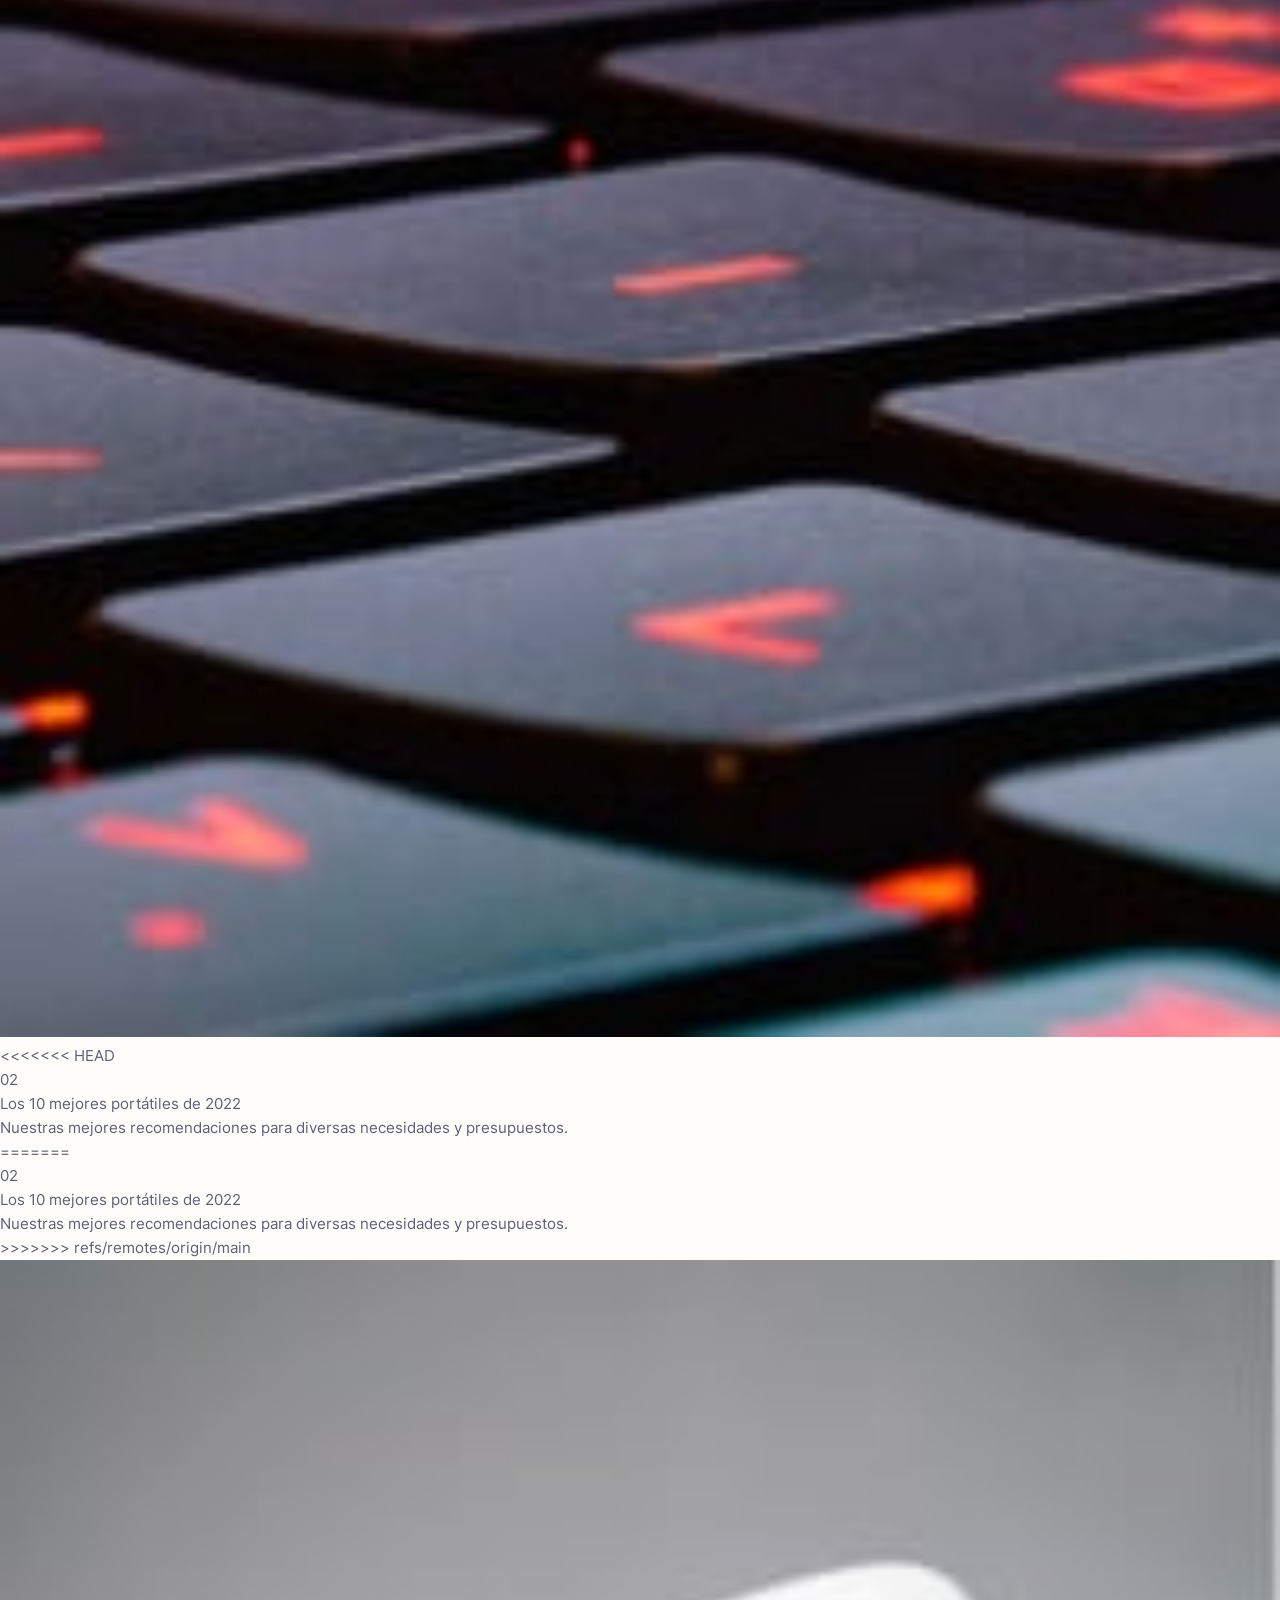
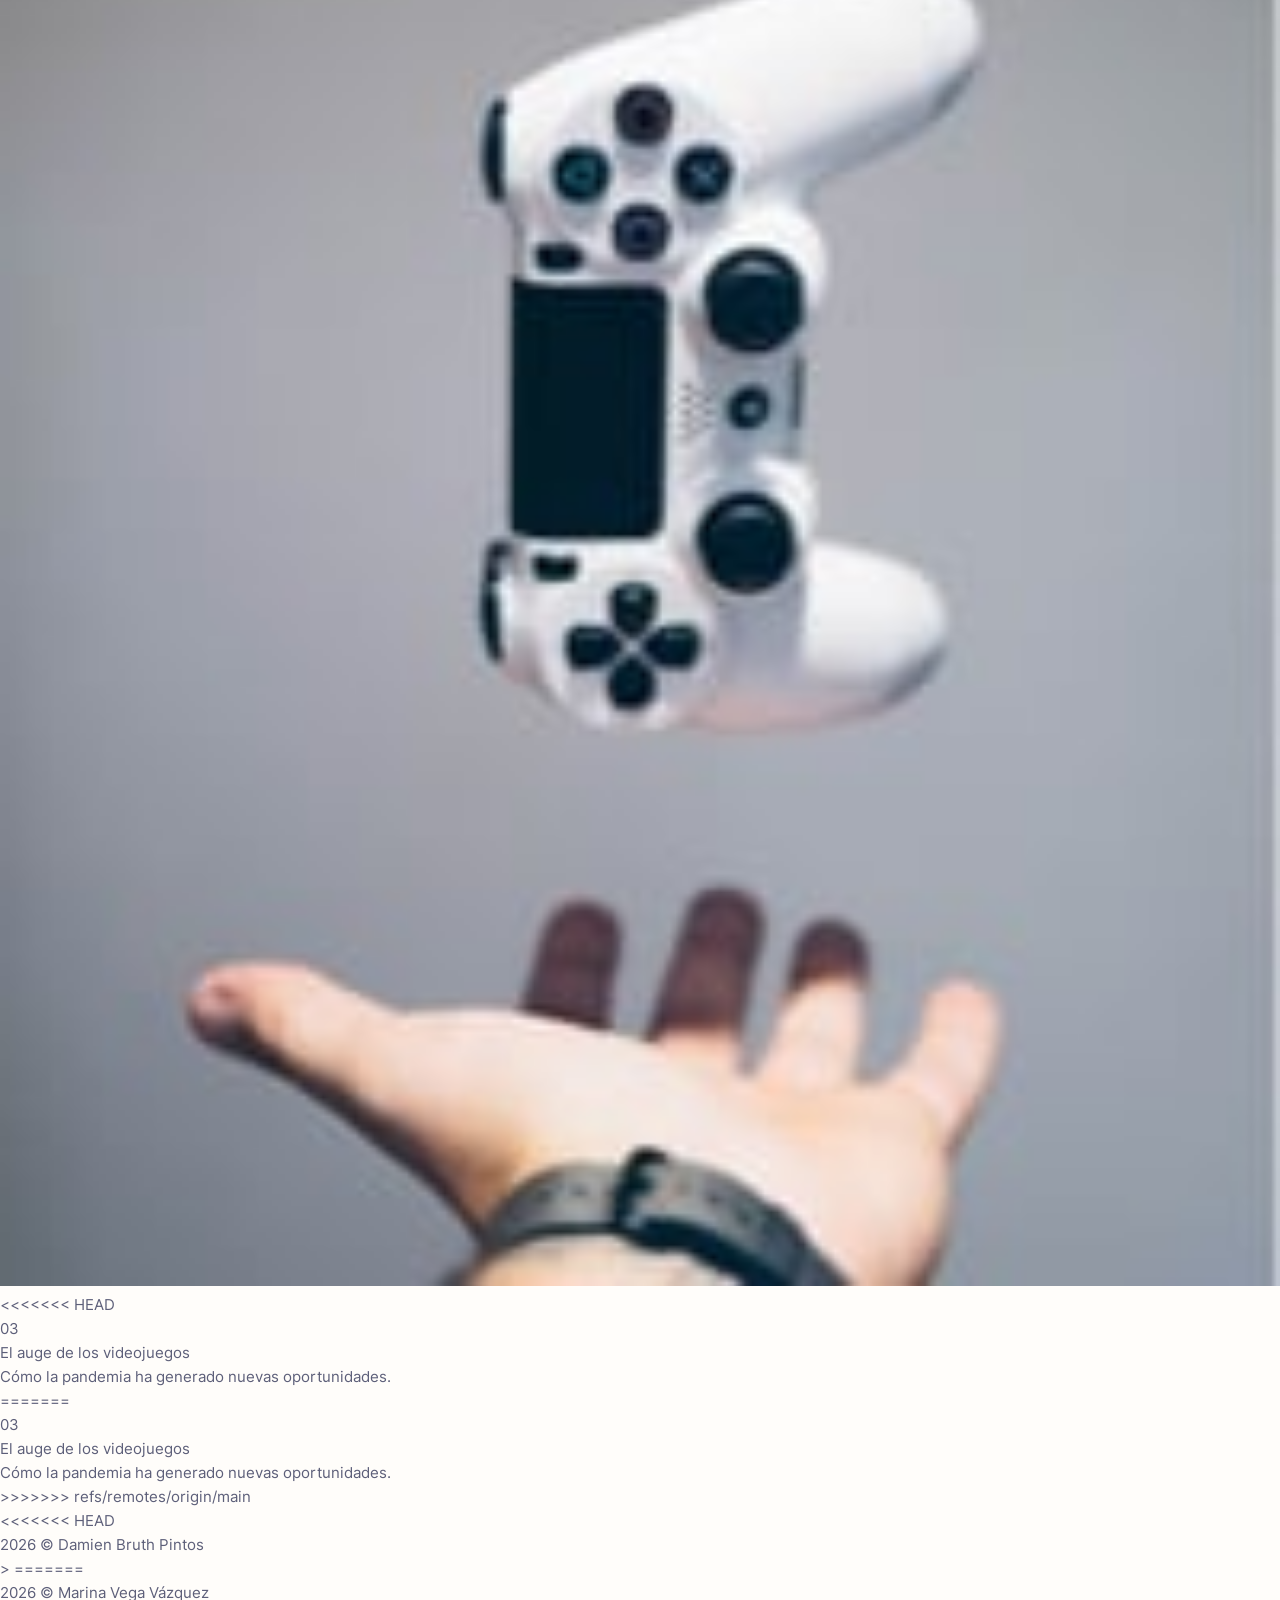
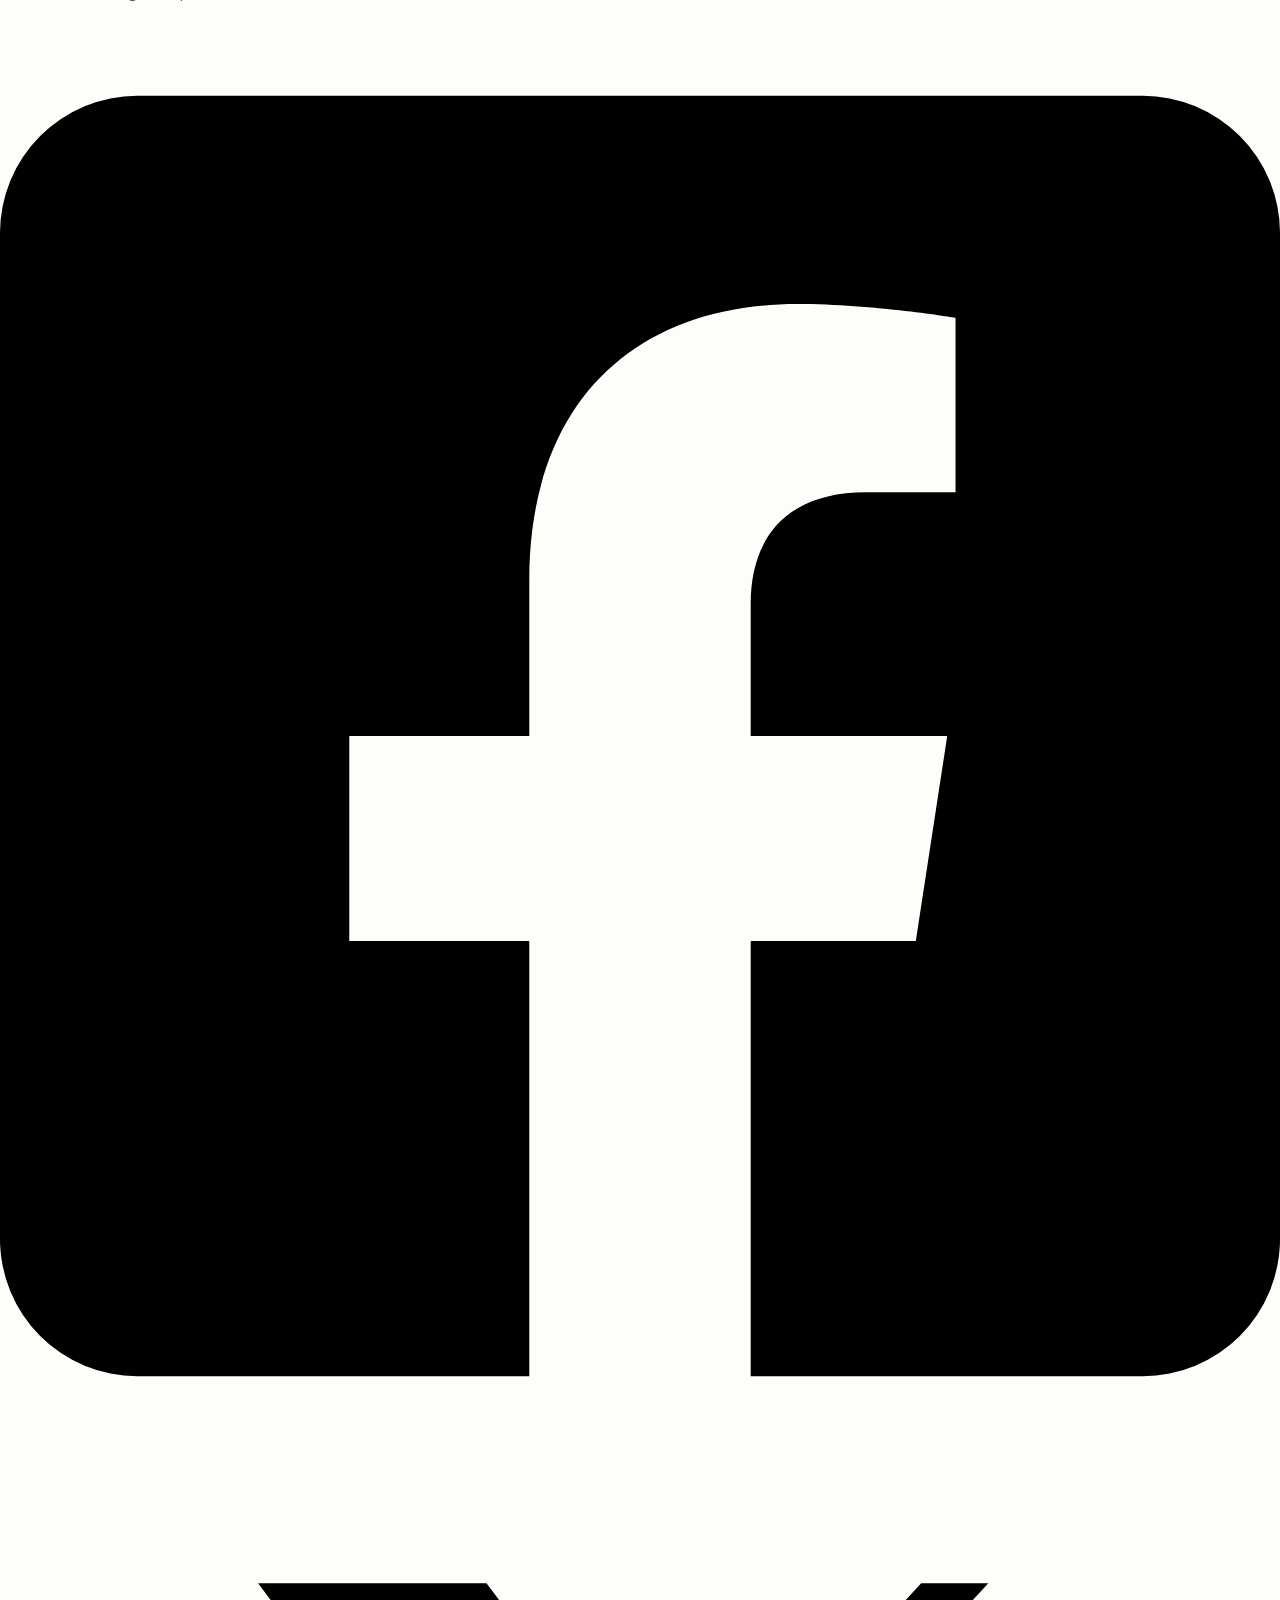
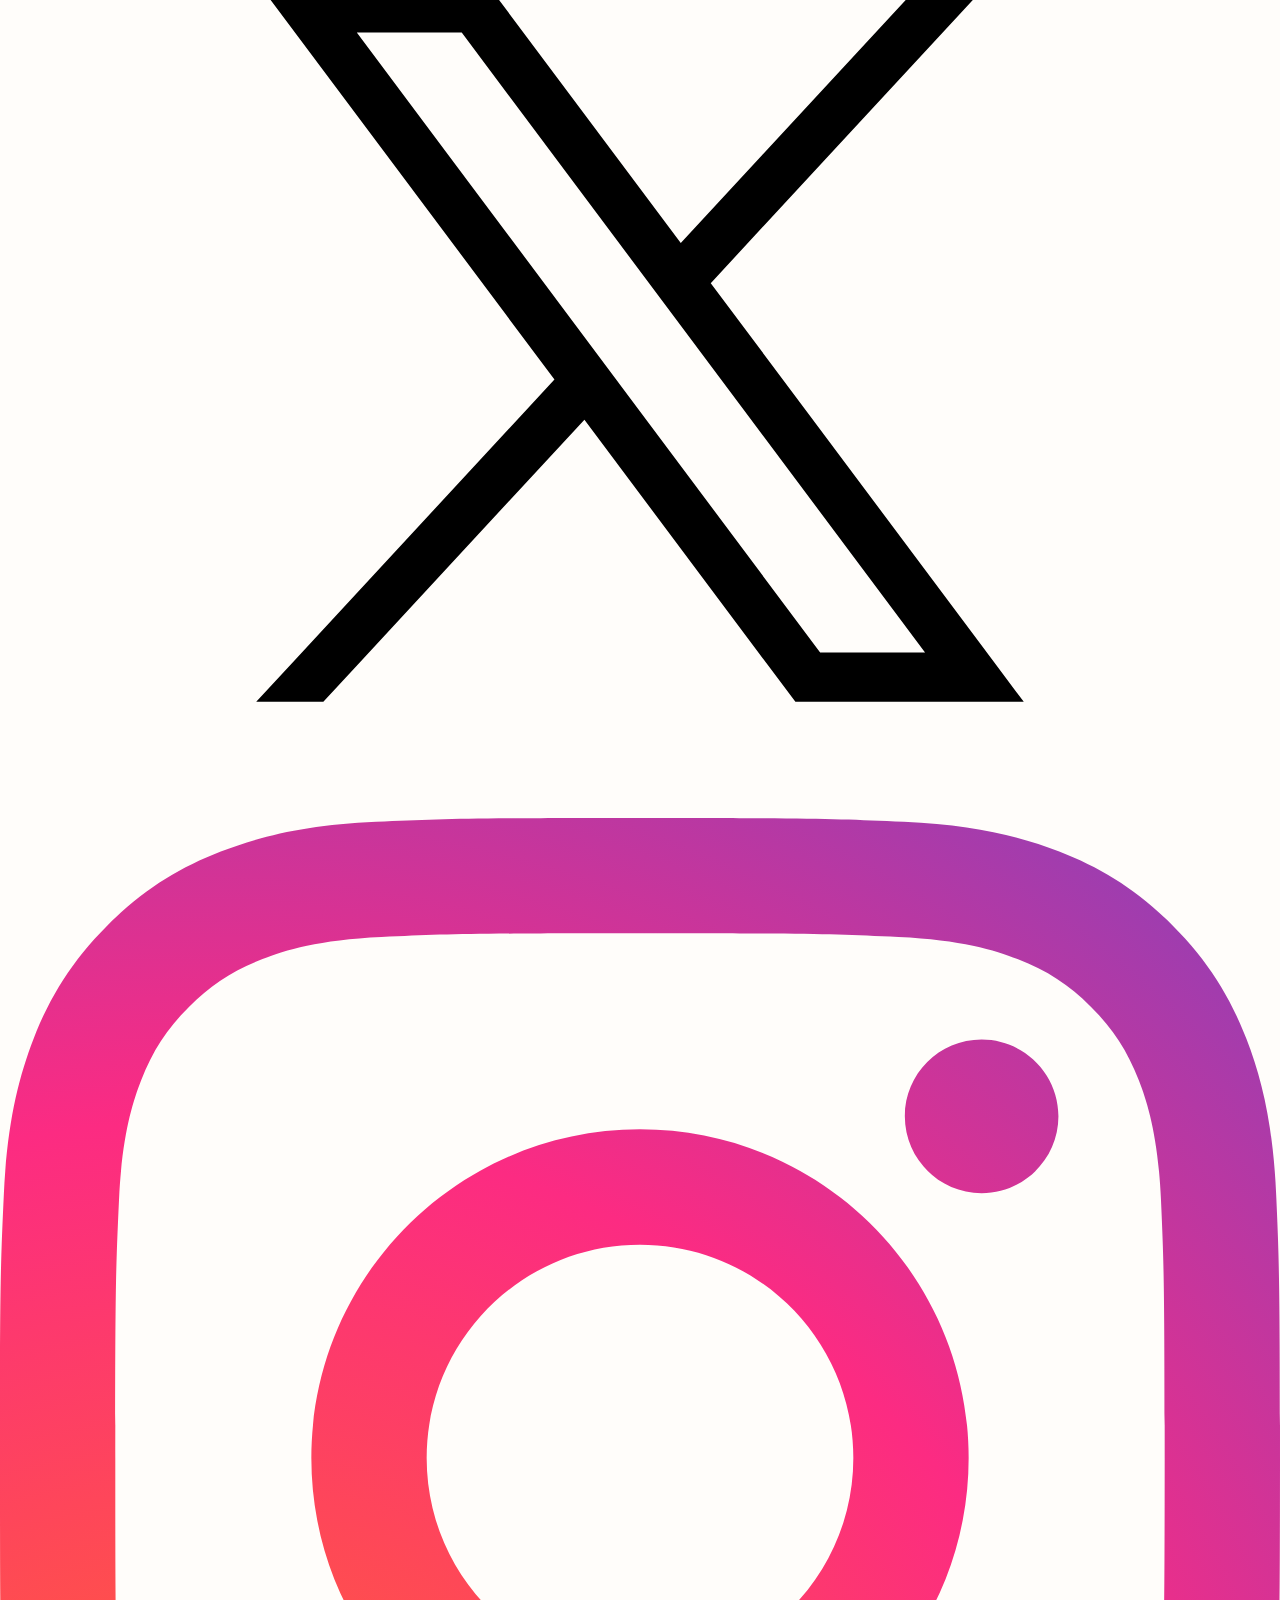
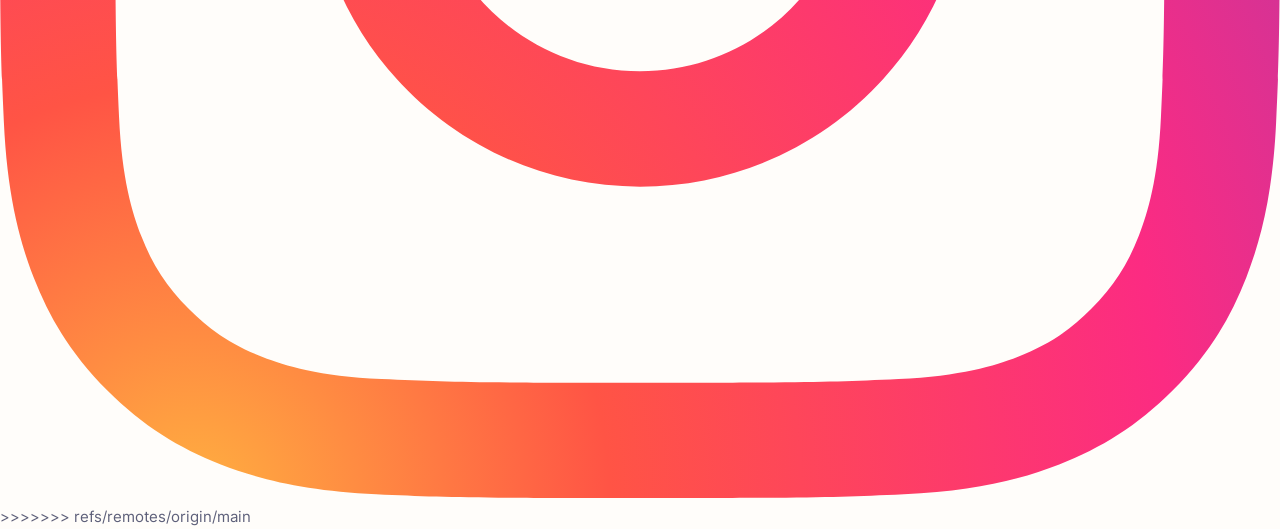
==== commit 2a3319c0: "Merge remote-tracking branch 'refs/remotes/origin/main'" ====
--- a/UD4-Hojas de estilos/UD4-tech-news/index.html
+++ b/UD4-Hojas de estilos/UD4-tech-news/index.html
@@ -1,15 +1,32 @@
 <!DOCTYPE html>
+<<<<<<< HEAD
 <html lang="en">
 <head>
   <meta charset="UTF-8">
   <meta name="viewport" content="width=device-width, initial-scale=1.0"> <!-- muestra el sitio correctamente según el dispositivo del usuario -->
   <link rel="icon" type="image/png" sizes="32x32" href="./assets/images/favicon-32x32.png">
   <link rel="stylesheet" href="./src/css/styles.css">
+=======
+<html lang="es">
+
+<head>
+  <meta charset="UTF-8">
+  <meta name="viewport" content="width=device-width, initial-scale=1.0">
+  <!-- muestra el sitio correctamente según el dispositivo del usuario -->
+  <link rel="icon" type="image/png" sizes="32x32" href="./assets/images/favicon.png">
+  <link rel="stylesheet" href="./src/css/style.css">
+>>>>>>> refs/remotes/origin/main
   <title>Página de inicio de noticias</title>
 </head>
+
 <body>
   <header>
+<<<<<<< HEAD
     <a href="#" class="logo" aria-label="Enlace a la pagina principal de Tech News"><img src="./assets/images/logo.png" alt="Tech news"></a>
+=======
+    <a href="#" class="logo" aria-label="Enlace a la página principal de Tech News"><img src="./assets/images/logo.png"
+        alt="Tech news"></a>
+>>>>>>> refs/remotes/origin/main
     <h1>Tech News</h1>
     <nav class="menu">
       <ul>
@@ -22,6 +39,7 @@
     </nav>
   </header>
   <main>
+<<<<<<< HEAD
     <article id="portada">
       <figure><img src="./assets/images/image-web-3-desktop.jpg" alt=""></figure>
       <h2>¿El brillante futuro de la Web 3.0?</h2>
@@ -34,11 +52,39 @@
       <article>
         <h3><a href="">Coches de hidrógeno frente a coches eléctricos</a></h3>
         <p>¿Llegarán alguna vez los coches de hidrógeno a alcanzar a los vehículos eléctricos?</p>
+=======
+    <div class="main-cabecera">
+      <article id="portada">
+        <figure><img src="./assets/images/image-web-3-desktop.jpg" alt=""></figure>
+        <div>
+          <h2>¿El brillante futuro de la Web 3.0?</h2>
+          <div>
+            <p>Nos adentramos en la próxima evolución de la web que promete devolver el poder de las plataformas a manos
+              de la gente. Pero, ¿está cumpliendo realmente su promesa?</p>
+            <a href="" class="btn">Leer más <span class="sr-only"> acerca del brillante futuro de la web 3.0</span></a>
+          </div>
+        </div>
+>>>>>>> refs/remotes/origin/main
       </article>
-      <article>
-        <h3><a href="">Las desventajas del arte generado por IA</a></h3>
-        <p>¿Cuáles son los posibles efectos adversos de la generación de imágenes mediante IA bajo demanda?</p>
+      <article id="novedades">
+        <h2>Novedades</h2>
+        <article>
+          <h3><a href="">Coches de hidrógeno frente a coches eléctricos</a></h3>
+          <p>¿Llegarán alguna vez los coches de hidrógeno a alcanzar a los vehículos eléctricos?</p>
+        </article>
+        <article>
+          <h3><a href="">Las desventajas del arte generado por IA</a></h3>
+          <p>¿Cuáles son los posibles efectos adversos de la generación de imágenes mediante IA bajo demanda?</p>
+        </article>
+        <article>
+          <h3><a href="">¿Se está agotando la financiación de capital riesgo?</a></h3>
+          <p>La financiación privada por parte de empresas de capital riesgo ha descendido un 50 % interanual.
+            Analizamos
+            qué
+            significa esto.</p>
+        </article>
       </article>
+<<<<<<< HEAD
       <article>
         <h3><a href="">¿Se está agotando la financiación de capital riesgo?</a></h3>
         <p>  La financiación privada por parte de empresas de capital riesgo ha descendido un 50 % interanual. Analizamos qué significa esto.</p>
@@ -52,29 +98,64 @@
           <p class="numero">01</p>
           <p class="titulo">  La resurrección de los ordenadores retro</p>
           <p>  ¿Qué ocurre cuando se actualizan los ordenadores antiguos con componentes modernos?</p>
+=======
+    </div>
+    <article>
+      <ul class="cards">
+        <li class="card">
+          <figure><img src="./assets/images/image-retro-pcs.jpg" alt=""></figure>
+          <div class="card-content">
+            <p class="numero">01</p>
+            <p class="titulo">La resurrección de los ordenadores retro</p>
+            <p>¿Qué ocurre cuando se actualizan los ordenadores antiguos con componentes modernos?</p>
+>>>>>>> refs/remotes/origin/main
           </div>
         </li>
         <li class="card">
           <figure><img src="./assets/images/image-top-laptops.jpg" alt=""></figure>
           <div class="card-content">
+<<<<<<< HEAD
           <p class="numero">02</p>
           <p class="titulo">  Los 10 mejores portátiles de 2022</p>
           <p>  Nuestras mejores recomendaciones para diversas necesidades y presupuestos.</p>
+=======
+            <p class="numero">02</p>
+            <p class="titulo">Los 10 mejores portátiles de 2022</p>
+            <p>Nuestras mejores recomendaciones para diversas necesidades y presupuestos.</p>
+>>>>>>> refs/remotes/origin/main
           </div>
         </li>
         <li class="card">
           <figure><img src="./assets/images/image-gaming-growth.jpg" alt=""></figure>
           <div class="card-content">
+<<<<<<< HEAD
           <p class="numero">03</p>
           <p class="titulo">  El auge de los videojuegos</p>
           <p>Cómo la pandemia ha generado nuevas oportunidades.</p>
+=======
+            <p class="numero">03</p>
+            <p class="titulo">El auge de los videojuegos</p>
+            <p>Cómo la pandemia ha generado nuevas oportunidades.</p>
+>>>>>>> refs/remotes/origin/main
           </div>
         </li>
       </ul>
     </articles>
   </main>
   <footer>
+<<<<<<< HEAD
      <p>2026 &copy; Damien Bruth Pintos</p>>
+=======
+    <p>2026 &copy; Marina Vega Vázquez</p>
+    <ul class="redes">
+      <li><a href="" class="icono"><img src="./assets/images/facebook.svg"
+            alt="Enlace a nuestra página de facebook"></a></li>
+      <li><a href="" class="icono"><img src="./assets/images/twitter-x.svg" alt="Enlace a nuestra página de X"></a></li>
+      <li><a href="" class="icono"><img src="./assets/images/Instagram.svg"
+            alt="Enlace a nuestra página de Instagram"></a></li>
+    </ul>
+>>>>>>> refs/remotes/origin/main
   </footer>
 </body>
-</html>
+
+</html>
--- a/UD4-Hojas de estilos/UD4-tech-news/src/css/style.css
+++ b/UD4-Hojas de estilos/UD4-tech-news/src/css/style.css
@@ -0,0 +1,402 @@
+/**
+ *
+ * Estilos generales de tech news
+ * Fichero: style.css
+ * Autor: Marina Vega Vázquez
+ * Fecha: 22/10/2026
+ *
+ */
+@charset "UTF-8";
+@import "./fonts.css";
+
+*, *::after, *::before {
+  margin: 0;
+  padding: 0;
+  box-sizing: border-box;
+}
+
+:root {
+  --bg-color: #fffdfa;
+  --color-texto: hsl(236, 13%, 42%);
+  --color-texto-secundario: hsl(233, 8%, 79%);
+  --color-secundario: hsl(240, 100%, 5%);
+  --color-titulo-2: hsl(35, 77%, 62%);
+  --color-terciario: #bc1623;
+  --font-family: 'inter', sans-serif;
+  font: 15px/1.6 var(--font-family);
+  color: var(--color-texto);
+}
+
+body {
+  max-width: 100vw;
+  min-height: 100vh;
+  background-color: var(--bg-color);
+  display: flex;
+  flex-direction: column;
+}
+
+img {
+  width: 100%;
+  object-fit: cover;
+}
+
+.sr-only {
+  position: absolute;
+  left: -100vw;
+}
+
+nav ul {
+  list-style: none;
+}
+
+<<<<<<< HEAD
+.btn{
+=======
+.btn {
+>>>>>>> refs/remotes/origin/main
+  padding: 1rem 1.5rem;
+  text-decoration: none;
+  color: white;
+  background-color: var(--color-terciario);
+<<<<<<< HEAD
+  border: 1px solid var(--color-terciario);
+  display: inline-block;
+}
+
+.icono{
+=======
+  display: inline-block;
+  font-weight: 700;
+  text-transform: uppercase;
+  border: 1px solid var(--color-terciario);
+}
+
+.btn:hover {
+  background-color: transparent;
+  color: var(--color-secundario);
+}
+
+.icono {
+>>>>>>> refs/remotes/origin/main
+  max-width: 32px;
+  display: inline-block;
+}
+
+/*=============================================
+=            Estilos del header            =
+=============================================*/
+header {
+  padding: 1rem;
+  display: flex;
+  flex-direction: row;
+  justify-content: space-between;
+  flex-wrap: wrap;
+  align-items: center;
+}
+
+h1 {
+  position: absolute;
+  top: -100vh;
+}
+
+.logo {
+  width: 150px;
+}
+
+.menu ul {
+  display: flex;
+  flex-wrap: wrap;
+  gap: 1rem;
+}
+
+.menu a {
+  text-decoration: none;
+  color: var(--color-texto);
+  font-size: 1.2rem;
+  display: flex;
+  flex-direction: column;
+}
+
+.menu #activa a {
+  font-weight: 700;
+  color: var(--color-secundario);
+}
+
+.menu a::after {
+  content: "";
+  width: 0;
+  height: 4px;
+}
+
+.menu a:hover::after {
+  content: "";
+  width: 100%;
+  border-radius: 20px;
+  background-color: var(--color-terciario);
+}
+
+/*=====  End of Estilos del header  ======*/
+
+
+/*=============================================
+=            Estilos para el main            =
+=============================================*/
+main {
+  padding: 1rem;
+  flex: 1;
+  display: flex;
+  flex-direction: column;
+  gap: 1rem;
+}
+
+
+/*----------  Estilos de la portada  ----------*/
+#portada {
+  padding-bottom: 1rem;
+}
+
+#portada h2 {
+  font-size: 2rem;
+  font-weight: 800;
+  text-transform: capitalize;
+  color: var(--color-secundario);
+}
+
+
+/*----------  Estilo de novedades  ----------*/
+
+#novedades{
+  padding: 2rem;
+  background-color: var(--color-secundario);
+  color: var(--color-secundario);
+  display: flex;
+  flex-direction: column;
+  gap: 1rem;
+  font-size: .9rem;
+}
+
+
+
+
+/*----------  Estilos de novedades  ----------*/
+
+#novedades {
+  padding: 2rem;
+  background-color: var(--color-secundario);
+  color: var(--color-texto-secundario);
+  display: flex;
+  flex-direction: column;
+  gap: 1rem;
+  font-size: .9rem;
+}
+
+#novedades article {
+  padding: .5rem 0;
+}
+
+#novedades h2 {
+  color: var(--color-titulo-2);
+  font-size: 2rem;
+  font-weight: 800;
+}
+
+#novedades article h3 {
+  color: var(--color-titulo-2);
+  font-size: 1.3rem;
+  font-weight: 800;
+  text-transform: capitalize;
+}
+
+#novedades article h3 a {
+  color: white;
+  text-decoration: none;
+}
+
+#novedades article h3 a:hover {
+  color: var(--color-titulo-2);
+}
+
+#novedades article h3 a:focus {
+  border-bottom: 2px solid var(--color-titulo-2);
+}
+
+#novedades article:not(:first-of-type) {
+  border-top: 1px solid;
+}
+
+/* #novedades article:not(:last-of-type){
+  margin-bottom: 1rem;
+} */
+
+
+/*=====  End of Estilos para el main  ======*/
+
+
+
+<<<<<<< HEAD
+/*=============================================
+=            EStilo de las cards            =
+=============================================*/
+
+.cards{
+  display: flex;
+  /* flex-direction: column;*/
+}
+
+.card{
+=======
+
+/*=============================================
+=            Estilos de las cards            =
+=============================================*/
+
+.cards {
+  display: flex;
+  /* flex-direction: column; */
+  justify-content: center;
+  flex-wrap: wrap;
+}
+
+.card {
+>>>>>>> refs/remotes/origin/main
+  max-width: 450px;
+  display: flex;
+  align-items: center;
+  gap: 1rem;
+}
+
+<<<<<<< HEAD
+.card figure{
+=======
+.card figure {
+>>>>>>> refs/remotes/origin/main
+  /* max-width: 200px;
+  max-height: 254px; */
+  width: 30%;
+  overflow: hidden;
+}
+
+<<<<<<< HEAD
+.card-content{
+  width: 70%;
+}
+
+.card .numero{
+=======
+.card-content {
+  width: 70%;
+}
+
+.card .numero {
+>>>>>>> refs/remotes/origin/main
+  color: var(--color-terciario);
+  font-size: 2rem;
+  font-weight: 700;
+}
+
+<<<<<<< HEAD
+.card .titulo{
+=======
+.card .titulo {
+>>>>>>> refs/remotes/origin/main
+  font-size: 1.2rem;
+  font-weight: 700;
+  color: var(--color-secundario);
+}
+
+<<<<<<< HEAD
+/*=====  End of EStilo de las cards  ======*/
+
+
+/*=============================================
+=            EStilos del footer            =
+=============================================*/
+footer{
+  display: flex;
+}
+
+.redes{
+=======
+
+/*=====  End of Estilos de las cards  ======*/
+
+
+/*=============================================
+=            Estilos del footer            =
+=============================================*/
+footer {
+  display: flex;
+  flex-direction: column-reverse;
+  align-items: center;
+}
+
+.redes {
+>>>>>>> refs/remotes/origin/main
+  list-style: none;
+  display: flex;
+  align-items: center;
+  gap: 1rem;
+}
+
+
+<<<<<<< HEAD
+/*=====  End of EStilos del footer  ======*/
+
+
+=======
+/*=====  End of Estilos del footer  ======*/
+
+
+/*=============================================
+=            media queries            =
+=============================================*/
+@media screen and (min-width: 1024px) {
+  body {
+    max-width: 1440px;
+    margin: 0 auto;
+  }
+
+  .main-cabecera {
+    display: flex;
+    align-items: flex-start;
+    gap: 2rem;
+  }
+
+  #portada {
+    width: 70%;
+  }
+
+  #portada>div {
+    display: flex;
+    align-items: center;
+    gap: 2rem;
+  }
+
+  #portada div>div {
+    display: flex;
+    flex-direction: column;
+    gap: 1rem;
+  }
+
+  #portada div>div .btn {
+    align-self: center;
+  }
+
+  #portada h2 {
+    font-size: 3.8rem;
+  }
+
+  #novedades {
+    width: 30%;
+  }
+
+  footer {
+    padding: 1rem;
+    flex-direction: row;
+    justify-content: space-between;
+  }
+}
+
+
+/*=====  End of media queries  ======*/
+>>>>>>> refs/remotes/origin/main
